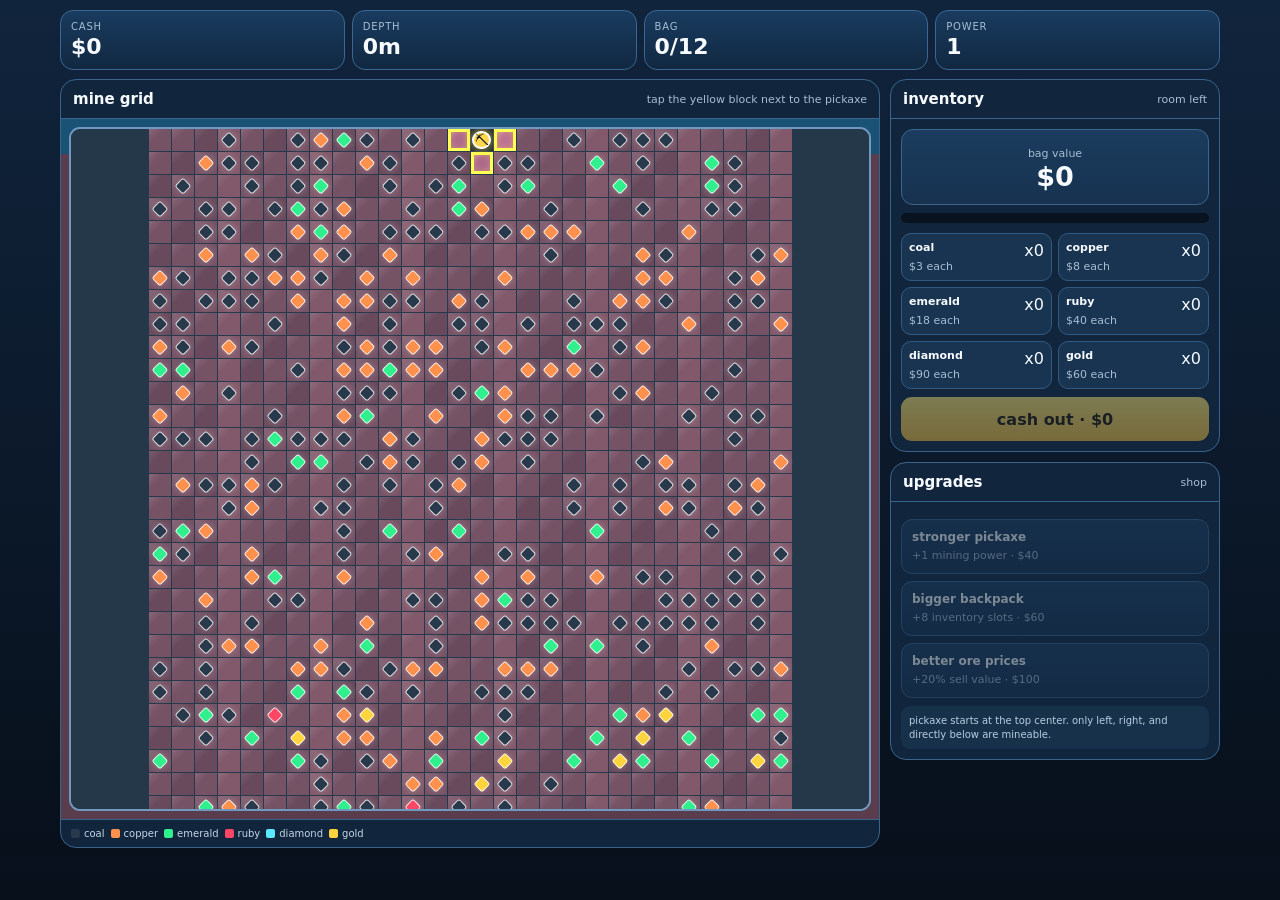
==== index.html @ 97ea5388 "Add files via upload" ====
<!doctype html>
<html lang="en">
<head>
<meta charset="utf-8">
<meta name="viewport" content="width=device-width,initial-scale=1,maximum-scale=1">
<title>Gemshaft Clicker</title>
<style>
:root{
  --bg:#07101b;
  --panel:#11263d;
  --panel2:#173653;
  --line:#3a638b;
  --gridline:#25394d;
  --text:#f7fbff;
  --muted:#a7bdd3;
  --yellow:#ffe25d;
}
*{box-sizing:border-box}
html,body{margin:0;min-height:100%;background:linear-gradient(#10243c,#07101b);color:var(--text);font-family:Inter,system-ui,-apple-system,Segoe UI,Roboto,sans-serif}
button{font:inherit;-webkit-tap-highlight-color:transparent}
.app{max-width:1180px;margin:auto;padding:10px}
.topbar{display:grid;grid-template-columns:repeat(4,1fr);gap:7px;margin-bottom:9px}
.stat{background:linear-gradient(#193b5f,#112841);border:1px solid #3b6792;border-radius:13px;padding:10px}
.label{font-size:10px;color:var(--muted);text-transform:uppercase;letter-spacing:.08em}
.value{font-size:22px;font-weight:900;margin-top:2px}
.layout{display:grid;grid-template-columns:minmax(0,1fr) 330px;gap:10px;align-items:start}
.card{background:var(--panel);border:1px solid var(--line);border-radius:16px;overflow:hidden}
.head{display:flex;align-items:center;justify-content:space-between;gap:8px;padding:10px 12px;border-bottom:1px solid var(--line)}
.head h2{margin:0;font-size:15px}
.small{font-size:11px;color:var(--muted)}
.mine-shell{padding:8px;background:linear-gradient(#1a5276 0 5%,#5a3d4c 5% 100%)}
.mine{
  width:100%;
  height:76vh;
  min-height:580px;
  max-height:850px;
  overflow:auto;
  border:2px solid #7198bf;
  border-radius:11px;
  background:#253849;
  touch-action:pan-x pan-y;
  scrollbar-color:#5f7d9a #122133;
}
.board{
  position:relative;
  margin:0 auto;
  background:var(--gridline);
}
.grid{
  position:absolute;
  inset:0;
  display:grid;
  gap:1px;
  background:var(--gridline);
}
.block{
  position:relative;
  width:100%;
  height:100%;
  border:0;
  padding:0;
  background:
    linear-gradient(135deg,rgba(255,255,255,.13),transparent 35%),
    #765265;
  cursor:not-allowed;
}
.block:nth-child(3n){background:linear-gradient(135deg,rgba(255,255,255,.1),transparent 35%),#694a5c}
.block:nth-child(4n){background:linear-gradient(135deg,rgba(255,255,255,.12),transparent 35%),#81596a}
.block.allowed{
  z-index:3;
  cursor:pointer;
  outline:3px solid var(--yellow);
  outline-offset:-3px;
  filter:brightness(1.35) saturate(1.35);
  box-shadow:inset 0 0 8px rgba(255,226,93,.35);
}
.block.allowed:active{transform:scale(.86)}
.block.empty{
  cursor:default;
  background:#172a3b!important;
  box-shadow:inset 0 0 8px rgba(0,0,0,.35);
}
.ore{
  position:absolute;
  left:23%;top:23%;
  width:54%;height:54%;
  border-radius:22%;
  transform:rotate(45deg);
  border:1px solid rgba(255,255,255,.85);
  box-shadow:0 0 7px rgba(255,255,255,.28)
}
.coal{background:#27394a}
.copper{background:#ff914d}
.emerald{background:#2ff08d}
.ruby{background:#ff4665}
.diamond{background:#59eaff}
.gold{background:#ffd43c}
.pick{
  position:absolute;
  z-index:9;
  display:flex;
  align-items:center;
  justify-content:center;
  pointer-events:none;
  transition:left .11s ease,top .11s ease;
}
.pick span{
  width:82%;height:82%;
  border-radius:50%;
  display:flex;align-items:center;justify-content:center;
  background:#ffd84d;
  border:2px solid white;
  color:#18212a;
  font-size:14px;
  box-shadow:0 0 12px rgba(255,216,77,.9)
}
.sidebar{display:flex;flex-direction:column;gap:10px;position:sticky;top:10px}
.section{padding:10px}
.big-cash{background:linear-gradient(#1b3c5e,#16324f);border:1px solid #3a658f;border-radius:12px;padding:12px;text-align:center;margin-bottom:8px}
.big-cash strong{display:block;font-size:27px}
.bar{height:10px;border-radius:999px;background:#09131f;overflow:hidden;margin:7px 0 10px}
.fill{height:100%;width:0;background:linear-gradient(90deg,#43e38f,#ffe05c)}
.inv{display:grid;grid-template-columns:repeat(2,1fr);gap:6px}
.item{background:#193451;border:1px solid #315a82;border-radius:10px;padding:7px}
.row{display:flex;justify-content:space-between;gap:6px}
.item strong{font-size:11px}
.btn{width:100%;min-height:44px;border:0;border-radius:11px;padding:10px;font-weight:900;cursor:pointer;background:linear-gradient(#ffe66f,#f7bf39);color:#241a06}
.btn:disabled{opacity:.45}
.upgrade{width:100%;margin-top:7px;border:1px solid #3a648d;border-radius:11px;background:linear-gradient(#1d3c5e,#17314e);color:white;padding:10px;text-align:left;cursor:pointer}
.upgrade:disabled{opacity:.45}
.upgrade strong{display:block;font-size:12px}
.legend{display:flex;flex-wrap:wrap;gap:6px;padding:8px 10px;border-top:1px solid var(--line)}
.legend span{font-size:10px;color:#c4d5e6;display:flex;align-items:center;gap:4px}
.swatch{width:9px;height:9px;border-radius:2px;display:inline-block}
.notice{margin-top:8px;padding:8px;border-radius:9px;background:#17314b;color:#b9cde0;font-size:10px;line-height:1.35}
.float{position:absolute;z-index:15;font-size:10px;font-weight:900;pointer-events:none;animation:up .55s ease forwards}
@keyframes up{from{opacity:1;transform:translate(-50%,0)}to{opacity:0;transform:translate(-50%,-22px)}}
@media(max-width:820px){
  .topbar{grid-template-columns:repeat(2,1fr)}
  .layout{grid-template-columns:1fr}
  .sidebar{position:static}
  .mine{height:68vh;min-height:520px}
}
</style>
</head>
<body>
<div class="app">
  <div class="topbar">
    <div class="stat"><div class="label">cash</div><div class="value">$<span id="cash">0</span></div></div>
    <div class="stat"><div class="label">depth</div><div class="value"><span id="depth">0</span>m</div></div>
    <div class="stat"><div class="label">bag</div><div class="value"><span id="bagCount">0</span>/<span id="bagMax">12</span></div></div>
    <div class="stat"><div class="label">power</div><div class="value"><span id="power">1</span></div></div>
  </div>

  <div class="layout">
    <section class="card">
      <div class="head">
        <h2>mine grid</h2>
        <span class="small">tap the yellow block next to the pickaxe</span>
      </div>
      <div class="mine-shell">
        <div class="mine" id="mine">
          <div class="board" id="board">
            <div class="grid" id="grid"></div>
            <div class="pick" id="pick"><span>⛏</span></div>
          </div>
        </div>
      </div>
      <div class="legend">
        <span><i class="swatch coal"></i>coal</span>
        <span><i class="swatch copper"></i>copper</span>
        <span><i class="swatch emerald"></i>emerald</span>
        <span><i class="swatch ruby"></i>ruby</span>
        <span><i class="swatch diamond"></i>diamond</span>
        <span><i class="swatch gold"></i>gold</span>
      </div>
    </section>

    <aside class="sidebar">
      <section class="card">
        <div class="head"><h2>inventory</h2><span class="small" id="bagStatus">room left</span></div>
        <div class="section">
          <div class="big-cash"><span class="small">bag value</span><strong>$<span id="bagValue">0</span></strong></div>
          <div class="bar"><div class="fill" id="fill"></div></div>
          <div class="inv" id="inventory"></div>
          <button class="btn" id="cashBtn" type="button" style="margin-top:8px">cash out</button>
        </div>
      </section>

      <section class="card">
        <div class="head"><h2>upgrades</h2><span class="small">shop</span></div>
        <div class="section">
          <button class="upgrade" id="powerBtn" type="button"><strong>stronger pickaxe</strong><span class="small">+1 mining power · <span id="powerCost">$40</span></span></button>
          <button class="upgrade" id="bagBtn" type="button"><strong>bigger backpack</strong><span class="small">+8 inventory slots · <span id="bagCost">$60</span></span></button>
          <button class="upgrade" id="valueBtn" type="button"><strong>better ore prices</strong><span class="small">+20% sell value · <span id="valueCost">$100</span></span></button>
          <div class="notice">pickaxe starts at the top center. only left, right, and directly below are mineable.</div>
        </div>
      </section>
    </aside>
  </div>
</div>

<script>
(() => {
  const COLS = 28;
  const ROWS = 120;
  const CELL = 22;
  const GAP = 1;
  const START_COL = Math.floor(COLS / 2);

  const gemDefs = {
    coal:{name:'coal',value:3,cls:'coal'},
    copper:{name:'copper',value:8,cls:'copper'},
    emerald:{name:'emerald',value:18,cls:'emerald'},
    ruby:{name:'ruby',value:40,cls:'ruby'},
    diamond:{name:'diamond',value:90,cls:'diamond'},
    gold:{name:'gold',value:60,cls:'gold'}
  };

  const state = {
    cash:0, depth:0, bagMax:12, power:1, sellMult:1,
    powerCost:40, bagCost:60, valueCost:100,
    pick:{r:0,c:START_COL},
    bag:{coal:0,copper:0,emerald:0,ruby:0,diamond:0,gold:0},
    cells:[]
  };

  const grid = document.getElementById('grid');
  const board = document.getElementById('board');
  const mine = document.getElementById('mine');
  const pick = document.getElementById('pick');
  const $ = id => document.getElementById(id);

  function idx(r,c){ return r*COLS+c; }
  function cellAt(r,c){ return state.cells[idx(r,c)]; }
  function bagCount(){ return Object.values(state.bag).reduce((a,b)=>a+b,0); }
  function gemValue(k){ return Math.floor(gemDefs[k].value * state.sellMult); }
  function bagValue(){ return Object.entries(state.bag).reduce((s,[k,v])=>s+gemValue(k)*v,0); }

  function oreForDepth(d){
    const x=Math.random();
    if(d<25) return x<.62?'coal':x<.9?'copper':'emerald';
    if(d<70) return x<.32?'coal':x<.60?'copper':x<.82?'emerald':x<.95?'gold':'ruby';
    if(d<140) return x<.16?'coal':x<.35?'copper':x<.58?'emerald':x<.77?'gold':x<.94?'ruby':'diamond';
    return x<.08?'coal':x<.22?'copper':x<.43?'emerald':x<.64?'gold':x<.82?'ruby':'diamond';
  }

  function makeCell(r,c){
    return {
      r,c,
      empty:false,
      hp:1 + Math.floor(r/40),
      ore:Math.random()<.42 ? oreForDepth(r) : null
    };
  }

  function buildMine(){
    state.cells=[];
    for(let r=0;r<ROWS;r++){
      for(let c=0;c<COLS;c++) state.cells.push(makeCell(r,c));
    }
    state.pick={r:0,c:START_COL};
    cellAt(0,START_COL).empty=true;
  }

  function mineable(r,c){
    const pr=state.pick.r, pc=state.pick.c;
    return (r===pr && c===pc-1) || (r===pr && c===pc+1) || (r===pr+1 && c===pc);
  }

  function makeBoard(){
    const boardW = COLS*CELL + (COLS-1)*GAP;
    const boardH = ROWS*CELL + (ROWS-1)*GAP;

    board.style.width = boardW+'px';
    board.style.height = boardH+'px';

    grid.style.gridTemplateColumns = `repeat(${COLS}, ${CELL}px)`;
    grid.style.gridTemplateRows = `repeat(${ROWS}, ${CELL}px)`;

    grid.innerHTML='';

    for(let r=0;r<ROWS;r++){
      for(let c=0;c<COLS;c++){
        const cell=cellAt(r,c);
        const btn=document.createElement('button');
        btn.type='button';
        btn.className='block';
        btn.dataset.r=r;
        btn.dataset.c=c;

        if(cell.empty){
          btn.classList.add('empty');
          btn.disabled=true;
        }

        if(cell.ore){
          const ore=document.createElement('span');
          ore.className='ore '+gemDefs[cell.ore].cls;
          btn.appendChild(ore);
        }

        grid.appendChild(btn);
      }
    }

    refreshMineable();
    placePick();
  }

  function buttonAt(r,c){
    if(r<0 || r>=ROWS || c<0 || c>=COLS) return null;
    return grid.children[idx(r,c)];
  }

  function refreshMineable(){
    grid.querySelectorAll('.allowed').forEach(el=>el.classList.remove('allowed'));

    const options = [
      [state.pick.r, state.pick.c-1],
      [state.pick.r, state.pick.c+1],
      [state.pick.r+1, state.pick.c]
    ];

    options.forEach(([r,c])=>{
      const cell = (r>=0 && r<ROWS && c>=0 && c<COLS) ? cellAt(r,c) : null;
      const btn = buttonAt(r,c);
      if(cell && btn && !cell.empty){
        btn.classList.add('allowed');
      }
    });
  }

  function placePick(){
    const step = CELL + GAP;
    pick.style.width = CELL+'px';
    pick.style.height = CELL+'px';
    pick.style.left = (state.pick.c*step)+'px';
    pick.style.top = (state.pick.r*step)+'px';
  }

  function centerTopOnLoad(){
    const step=CELL+GAP;
    const pickX=state.pick.c*step + CELL/2;
    mine.scrollLeft=Math.max(0,pickX-mine.clientWidth/2);
    mine.scrollTop=0;
  }

  function keepPickVisible(){
    const step=CELL+GAP;
    const y=state.pick.r*step;
    mine.scrollTo({
      top:Math.max(0,y-mine.clientHeight*.3),
      left:Math.max(0,state.pick.c*step-mine.clientWidth*.45),
      behavior:'smooth'
    });
  }

  function mineCell(r,c){
    if(!mineable(r,c)) return;

    const cell=cellAt(r,c);
    if(!cell || cell.empty) return;

    if(bagCount()>=state.bagMax){
      showFloat('bag full',r,c,'#ff7080');
      return;
    }

    cell.hp-=state.power;

    if(cell.hp>0){
      showFloat('-'+state.power+' hp',r,c,'#ffe56f');
      return;
    }

    cell.empty=true;

    if(cell.ore){
      state.bag[cell.ore]+=1;
      showFloat('+'+gemDefs[cell.ore].name,r,c,'#ffffff');
    }else{
      showFloat('+rock',r,c,'#c1d3e5');
    }

    const btn=buttonAt(r,c);
    btn.className='block empty';
    btn.innerHTML='';
    btn.disabled=true;

    state.pick={r,c};
    state.depth=Math.max(state.depth,r);

    refreshMineable();
    placePick();
    updateUI();
    keepPickVisible();
  }

  function showFloat(text,r,c,color){
    const step=CELL+GAP;
    const f=document.createElement('div');
    f.className='float';
    f.textContent=text;
    f.style.color=color;
    f.style.left=(c*step+CELL/2)+'px';
    f.style.top=(r*step+2)+'px';
    board.appendChild(f);
    setTimeout(()=>f.remove(),560);
  }

  grid.addEventListener('click',(e)=>{
    const btn=e.target.closest('.block');
    if(!btn || !btn.classList.contains('allowed')) return;
    mineCell(Number(btn.dataset.r),Number(btn.dataset.c));
  });

  function updateUI(){
    $('cash').textContent=state.cash.toLocaleString();
    $('depth').textContent=state.depth.toLocaleString();
    $('bagCount').textContent=bagCount();
    $('bagMax').textContent=state.bagMax;
    $('power').textContent=state.power;
    $('bagValue').textContent=bagValue().toLocaleString();
    $('fill').style.width=Math.min(100,bagCount()/state.bagMax*100)+'%';
    $('bagStatus').textContent=bagCount()>=state.bagMax?'bag full':'room left';

    const inv=$('inventory');
    inv.innerHTML='';
    Object.entries(gemDefs).forEach(([key,g])=>{
      const el=document.createElement('div');
      el.className='item';
      el.innerHTML='<div class="row"><strong>'+g.name+'</strong><span>x'+state.bag[key]+'</span></div><div class="small">$'+gemValue(key)+' each</div>';
      inv.appendChild(el);
    });

    const val=bagValue();
    $('cashBtn').textContent='cash out · $'+val;
    $('cashBtn').disabled=val===0;

    $('powerCost').textContent='$'+state.powerCost;
    $('bagCost').textContent='$'+state.bagCost;
    $('valueCost').textContent='$'+state.valueCost;

    $('powerBtn').disabled=state.cash<state.powerCost;
    $('bagBtn').disabled=state.cash<state.bagCost;
    $('valueBtn').disabled=state.cash<state.valueCost;
  }

  $('cashBtn').addEventListener('click',()=>{
    const val=bagValue();
    if(val<=0)return;
    state.cash+=val;
    Object.keys(state.bag).forEach(k=>state.bag[k]=0);
    updateUI();
  });

  $('powerBtn').addEventListener('click',()=>{
    if(state.cash<state.powerCost)return;
    state.cash-=state.powerCost;
    state.power+=1;
    state.powerCost=Math.ceil(state.powerCost*1.75);
    updateUI();
  });

  $('bagBtn').addEventListener('click',()=>{
    if(state.cash<state.bagCost)return;
    state.cash-=state.bagCost;
    state.bagMax+=8;
    state.bagCost=Math.ceil(state.bagCost*1.7);
    updateUI();
  });

  $('valueBtn').addEventListener('click',()=>{
    if(state.cash<state.valueCost)return;
    state.cash-=state.valueCost;
    state.sellMult*=1.2;
    state.valueCost=Math.ceil(state.valueCost*2);
    updateUI();
  });

  buildMine();
  makeBoard();
  updateUI();
  requestAnimationFrame(centerTopOnLoad);
})();
</script>
</body>
</html>
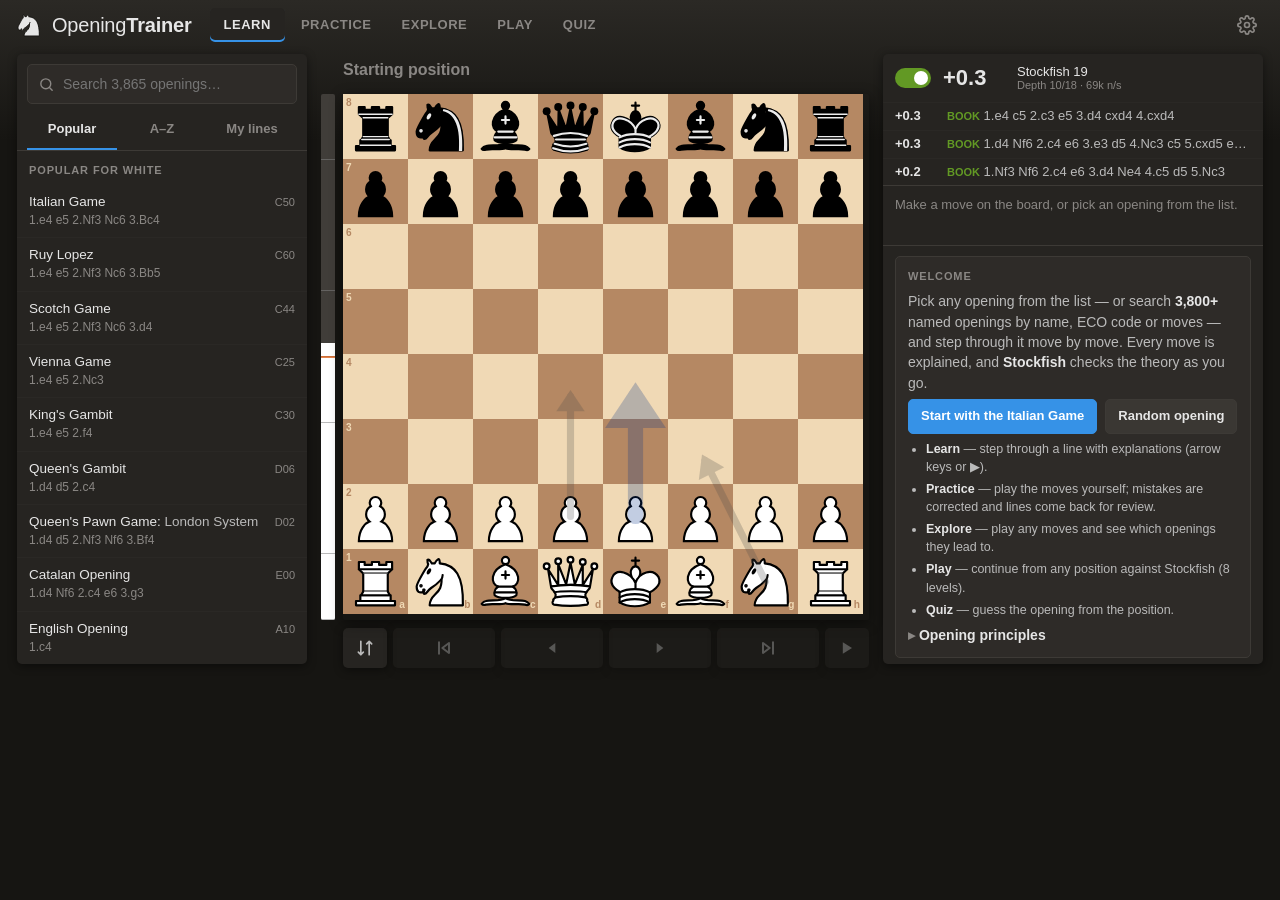
==== commit 6ed48220: "Make the trainer an installable offline app and move it to the repo root - Remove the old Gemshaft C" ====
--- a/index.html
+++ b/index.html
@@ -2,488 +2,120 @@
 <html lang="en">
 <head>
 <meta charset="utf-8">
-<meta name="viewport" content="width=device-width,initial-scale=1,maximum-scale=1">
-<title>Gemshaft Clicker</title>
-<style>
-:root{
-  --bg:#07101b;
-  --panel:#11263d;
-  --panel2:#173653;
-  --line:#3a638b;
-  --gridline:#25394d;
-  --text:#f7fbff;
-  --muted:#a7bdd3;
-  --yellow:#ffe25d;
-}
-*{box-sizing:border-box}
-html,body{margin:0;min-height:100%;background:linear-gradient(#10243c,#07101b);color:var(--text);font-family:Inter,system-ui,-apple-system,Segoe UI,Roboto,sans-serif}
-button{font:inherit;-webkit-tap-highlight-color:transparent}
-.app{max-width:1180px;margin:auto;padding:10px}
-.topbar{display:grid;grid-template-columns:repeat(4,1fr);gap:7px;margin-bottom:9px}
-.stat{background:linear-gradient(#193b5f,#112841);border:1px solid #3b6792;border-radius:13px;padding:10px}
-.label{font-size:10px;color:var(--muted);text-transform:uppercase;letter-spacing:.08em}
-.value{font-size:22px;font-weight:900;margin-top:2px}
-.layout{display:grid;grid-template-columns:minmax(0,1fr) 330px;gap:10px;align-items:start}
-.card{background:var(--panel);border:1px solid var(--line);border-radius:16px;overflow:hidden}
-.head{display:flex;align-items:center;justify-content:space-between;gap:8px;padding:10px 12px;border-bottom:1px solid var(--line)}
-.head h2{margin:0;font-size:15px}
-.small{font-size:11px;color:var(--muted)}
-.mine-shell{padding:8px;background:linear-gradient(#1a5276 0 5%,#5a3d4c 5% 100%)}
-.mine{
-  width:100%;
-  height:76vh;
-  min-height:580px;
-  max-height:850px;
-  overflow:auto;
-  border:2px solid #7198bf;
-  border-radius:11px;
-  background:#253849;
-  touch-action:pan-x pan-y;
-  scrollbar-color:#5f7d9a #122133;
-}
-.board{
-  position:relative;
-  margin:0 auto;
-  background:var(--gridline);
-}
-.grid{
-  position:absolute;
-  inset:0;
-  display:grid;
-  gap:1px;
-  background:var(--gridline);
-}
-.block{
-  position:relative;
-  width:100%;
-  height:100%;
-  border:0;
-  padding:0;
-  background:
-    linear-gradient(135deg,rgba(255,255,255,.13),transparent 35%),
-    #765265;
-  cursor:not-allowed;
-}
-.block:nth-child(3n){background:linear-gradient(135deg,rgba(255,255,255,.1),transparent 35%),#694a5c}
-.block:nth-child(4n){background:linear-gradient(135deg,rgba(255,255,255,.12),transparent 35%),#81596a}
-.block.allowed{
-  z-index:3;
-  cursor:pointer;
-  outline:3px solid var(--yellow);
-  outline-offset:-3px;
-  filter:brightness(1.35) saturate(1.35);
-  box-shadow:inset 0 0 8px rgba(255,226,93,.35);
-}
-.block.allowed:active{transform:scale(.86)}
-.block.empty{
-  cursor:default;
-  background:#172a3b!important;
-  box-shadow:inset 0 0 8px rgba(0,0,0,.35);
-}
-.ore{
-  position:absolute;
-  left:23%;top:23%;
-  width:54%;height:54%;
-  border-radius:22%;
-  transform:rotate(45deg);
-  border:1px solid rgba(255,255,255,.85);
-  box-shadow:0 0 7px rgba(255,255,255,.28)
-}
-.coal{background:#27394a}
-.copper{background:#ff914d}
-.emerald{background:#2ff08d}
-.ruby{background:#ff4665}
-.diamond{background:#59eaff}
-.gold{background:#ffd43c}
-.pick{
-  position:absolute;
-  z-index:9;
-  display:flex;
-  align-items:center;
-  justify-content:center;
-  pointer-events:none;
-  transition:left .11s ease,top .11s ease;
-}
-.pick span{
-  width:82%;height:82%;
-  border-radius:50%;
-  display:flex;align-items:center;justify-content:center;
-  background:#ffd84d;
-  border:2px solid white;
-  color:#18212a;
-  font-size:14px;
-  box-shadow:0 0 12px rgba(255,216,77,.9)
-}
-.sidebar{display:flex;flex-direction:column;gap:10px;position:sticky;top:10px}
-.section{padding:10px}
-.big-cash{background:linear-gradient(#1b3c5e,#16324f);border:1px solid #3a658f;border-radius:12px;padding:12px;text-align:center;margin-bottom:8px}
-.big-cash strong{display:block;font-size:27px}
-.bar{height:10px;border-radius:999px;background:#09131f;overflow:hidden;margin:7px 0 10px}
-.fill{height:100%;width:0;background:linear-gradient(90deg,#43e38f,#ffe05c)}
-.inv{display:grid;grid-template-columns:repeat(2,1fr);gap:6px}
-.item{background:#193451;border:1px solid #315a82;border-radius:10px;padding:7px}
-.row{display:flex;justify-content:space-between;gap:6px}
-.item strong{font-size:11px}
-.btn{width:100%;min-height:44px;border:0;border-radius:11px;padding:10px;font-weight:900;cursor:pointer;background:linear-gradient(#ffe66f,#f7bf39);color:#241a06}
-.btn:disabled{opacity:.45}
-.upgrade{width:100%;margin-top:7px;border:1px solid #3a648d;border-radius:11px;background:linear-gradient(#1d3c5e,#17314e);color:white;padding:10px;text-align:left;cursor:pointer}
-.upgrade:disabled{opacity:.45}
-.upgrade strong{display:block;font-size:12px}
-.legend{display:flex;flex-wrap:wrap;gap:6px;padding:8px 10px;border-top:1px solid var(--line)}
-.legend span{font-size:10px;color:#c4d5e6;display:flex;align-items:center;gap:4px}
-.swatch{width:9px;height:9px;border-radius:2px;display:inline-block}
-.notice{margin-top:8px;padding:8px;border-radius:9px;background:#17314b;color:#b9cde0;font-size:10px;line-height:1.35}
-.float{position:absolute;z-index:15;font-size:10px;font-weight:900;pointer-events:none;animation:up .55s ease forwards}
-@keyframes up{from{opacity:1;transform:translate(-50%,0)}to{opacity:0;transform:translate(-50%,-22px)}}
-@media(max-width:820px){
-  .topbar{grid-template-columns:repeat(2,1fr)}
-  .layout{grid-template-columns:1fr}
-  .sidebar{position:static}
-  .mine{height:68vh;min-height:520px}
-}
-</style>
+<meta name="viewport" content="width=device-width, initial-scale=1">
+<title>Opening Trainer</title>
+<meta name="description" content="Learn every chess opening: search 3,800+ named openings, step through them with explanations, drill them with spaced repetition and check every move with Stockfish.">
+<link rel="icon" href="data:image/svg+xml,%3Csvg xmlns='http://www.w3.org/2000/svg' viewBox='0 0 45 45'%3E%3Cpath d='M22 10c10.5 1 16.5 8 16 29H15c0-9 10-6.5 8-21' fill='%23fff' stroke='%23000' stroke-width='1.5' stroke-linejoin='round'/%3E%3Cpath d='M24 18c.4 2.9-5.5 7.4-8 9-3 2-2.8 4.3-5 4-1-.9 1.4-3 0-3-1 0 .2 1.2-1 2-1 0-4 1-4-4 0-2 6-12 6-12s1.9-1.9 2-3.5c-.7-1-.5-2-.5-3 1-1 3 2.5 3 2.5h2s.8-2 2.5-3c1 0 1 3 1 3' fill='%23fff' stroke='%23000' stroke-width='1.5' stroke-linejoin='round'/%3E%3C/svg%3E">
+<link rel="manifest" href="manifest.webmanifest">
+<meta name="theme-color" content="#161512">
+<meta name="mobile-web-app-capable" content="yes">
+<meta name="apple-mobile-web-app-capable" content="yes">
+<meta name="apple-mobile-web-app-status-bar-style" content="black-translucent">
+<meta name="apple-mobile-web-app-title" content="Openings">
+<link rel="apple-touch-icon" href="icons/apple-touch-icon.png">
+<link rel="stylesheet" href="vendor/chessground/chessground.base.css">
+<link rel="stylesheet" href="vendor/chessground/chessground.brown.css">
+<link rel="stylesheet" href="vendor/chessground/chessground.cburnett.css">
+<link rel="stylesheet" href="css/style.css">
 </head>
-<body>
-<div class="app">
-  <div class="topbar">
-    <div class="stat"><div class="label">cash</div><div class="value">$<span id="cash">0</span></div></div>
-    <div class="stat"><div class="label">depth</div><div class="value"><span id="depth">0</span>m</div></div>
-    <div class="stat"><div class="label">bag</div><div class="value"><span id="bagCount">0</span>/<span id="bagMax">12</span></div></div>
-    <div class="stat"><div class="label">power</div><div class="value"><span id="power">1</span></div></div>
-  </div>
+<body class="board-brown">
+<header class="topbar">
+  <button class="icon-btn menu-btn" id="menuBtn" aria-label="Browse openings" title="Browse openings">
+    <svg viewBox="0 0 24 24"><path d="M3 6h18M3 12h18M3 18h18"/></svg>
+  </button>
+  <a class="brand" href="#" id="brand">
+    <svg viewBox="0 0 45 45" aria-hidden="true"><path d="M22 10c10.5 1 16.5 8 16 29H15c0-9 10-6.5 8-21" /><path d="M24 18c.4 2.9-5.5 7.4-8 9-3 2-2.8 4.3-5 4-1-.9 1.4-3 0-3-1 0 .2 1.2-1 2-1 0-4 1-4-4 0-2 6-12 6-12s1.9-1.9 2-3.5c-.7-1-.5-2-.5-3 1-1 3 2.5 3 2.5h2s.8-2 2.5-3c1 0 1 3 1 3"/></svg>
+    <span>Opening<b>Trainer</b></span>
+  </a>
+  <nav class="modes" id="modes" aria-label="Mode">
+    <button data-mode="learn" class="active">Learn</button>
+    <button data-mode="practice">Practice</button>
+    <button data-mode="explore">Explore</button>
+    <button data-mode="play">Play</button>
+    <button data-mode="quiz">Quiz</button>
+  </nav>
+  <button class="install-btn hidden" id="installBtn" title="Install as an app">
+    <svg viewBox="0 0 24 24"><path d="M12 3v12M7 10l5 5 5-5M5 21h14"/></svg><span>Install app</span>
+  </button>
+  <button class="icon-btn" id="settingsBtn" aria-label="Settings" title="Settings">
+    <svg viewBox="0 0 24 24"><circle cx="12" cy="12" r="3"/><path d="M19.4 15a1.7 1.7 0 0 0 .3 1.8l.1.1a2 2 0 1 1-2.8 2.8l-.1-.1a1.7 1.7 0 0 0-1.8-.3 1.7 1.7 0 0 0-1 1.5V21a2 2 0 1 1-4 0v-.1a1.7 1.7 0 0 0-1.1-1.5 1.7 1.7 0 0 0-1.8.3l-.1.1a2 2 0 1 1-2.8-2.8l.1-.1a1.7 1.7 0 0 0 .3-1.8 1.7 1.7 0 0 0-1.5-1H3a2 2 0 1 1 0-4h.1a1.7 1.7 0 0 0 1.5-1.1 1.7 1.7 0 0 0-.3-1.8l-.1-.1a2 2 0 1 1 2.8-2.8l.1.1a1.7 1.7 0 0 0 1.8.3H9a1.7 1.7 0 0 0 1-1.5V3a2 2 0 1 1 4 0v.1a1.7 1.7 0 0 0 1 1.5 1.7 1.7 0 0 0 1.8-.3l.1-.1a2 2 0 1 1 2.8 2.8l-.1.1a1.7 1.7 0 0 0-.3 1.8V9a1.7 1.7 0 0 0 1.5 1H21a2 2 0 1 1 0 4h-.1a1.7 1.7 0 0 0-1.5 1z"/></svg>
+  </button>
+</header>
 
-  <div class="layout">
-    <section class="card">
-      <div class="head">
-        <h2>mine grid</h2>
-        <span class="small">tap the yellow block next to the pickaxe</span>
+<main class="layout">
+  <aside class="side" id="side" aria-label="Opening browser">
+    <div class="side-head">
+      <label class="search">
+        <svg viewBox="0 0 24 24"><circle cx="11" cy="11" r="7"/><path d="m20 20-3.5-3.5"/></svg>
+        <input id="search" type="search" autocomplete="off" spellcheck="false" placeholder="Search openings…" title="Search by name, ECO code (B90) or moves (e4 c5 Nf3)">
+      </label>
+      <div class="side-tabs" id="sideTabs">
+        <button data-tab="popular" class="active">Popular</button>
+        <button data-tab="families">A–Z</button>
+        <button data-tab="mine">My lines</button>
       </div>
-      <div class="mine-shell">
-        <div class="mine" id="mine">
-          <div class="board" id="board">
-            <div class="grid" id="grid"></div>
-            <div class="pick" id="pick"><span>⛏</span></div>
-          </div>
-        </div>
+    </div>
+    <div class="side-list" id="sideList"><div class="loading">Loading openings…</div></div>
+  </aside>
+  <div class="scrim" id="scrim"></div>
+
+  <section class="board-col">
+    <div class="opening-bar" id="openingBar"></div>
+    <div class="board-area">
+      <div class="eval-bar" id="evalBar" title="Stockfish evaluation">
+        <div class="eval-fill" id="evalFill"></div>
+        <div class="eval-ticks"></div>
+        <span class="eval-text" id="evalText"></span>
       </div>
-      <div class="legend">
-        <span><i class="swatch coal"></i>coal</span>
-        <span><i class="swatch copper"></i>copper</span>
-        <span><i class="swatch emerald"></i>emerald</span>
-        <span><i class="swatch ruby"></i>ruby</span>
-        <span><i class="swatch diamond"></i>diamond</span>
-        <span><i class="swatch gold"></i>gold</span>
+      <div class="board-wrap" id="boardWrap">
+        <div id="board"></div>
+        <div class="promo hidden" id="promo"></div>
+        <div class="board-banner hidden" id="banner"></div>
       </div>
-    </section>
+    </div>
+    <div class="controls" id="controls">
+      <button id="btnFlip" title="Flip board (F)" aria-label="Flip board"><svg viewBox="0 0 24 24"><path d="M7 4v16M7 20l-3-3M7 20l3-3M17 20V4M17 4l-3 3M17 4l3 3"/></svg></button>
+      <div class="nav">
+        <button id="btnFirst" title="First move (↑)" aria-label="First move"><svg viewBox="0 0 24 24"><path d="M6 5v14M18 6l-8 6 8 6z"/></svg></button>
+        <button id="btnPrev" title="Previous move (←)" aria-label="Previous move"><svg viewBox="0 0 24 24"><path d="M16 6l-8 6 8 6z"/></svg></button>
+        <button id="btnNext" title="Next move (→)" aria-label="Next move"><svg viewBox="0 0 24 24"><path d="M8 6l8 6-8 6z"/></svg></button>
+        <button id="btnLast" title="Last move (↓)" aria-label="Last move"><svg viewBox="0 0 24 24"><path d="M18 5v14M6 6l8 6-8 6z"/></svg></button>
+      </div>
+      <button id="btnAuto" title="Auto-play the line" aria-label="Auto-play"><svg viewBox="0 0 24 24"><path d="M7 5l11 7-11 7z"/></svg></button>
+    </div>
+  </section>
 
-    <aside class="sidebar">
-      <section class="card">
-        <div class="head"><h2>inventory</h2><span class="small" id="bagStatus">room left</span></div>
-        <div class="section">
-          <div class="big-cash"><span class="small">bag value</span><strong>$<span id="bagValue">0</span></strong></div>
-          <div class="bar"><div class="fill" id="fill"></div></div>
-          <div class="inv" id="inventory"></div>
-          <button class="btn" id="cashBtn" type="button" style="margin-top:8px">cash out</button>
-        </div>
-      </section>
+  <section class="tools" id="tools">
+    <div class="ceval" id="ceval">
+      <div class="ceval-head">
+        <label class="switch" title="Toggle Stockfish (E)"><input type="checkbox" id="engineToggle"><span></span></label>
+        <strong class="ceval-score" id="cevalScore">–</strong>
+        <div class="ceval-info"><span id="cevalName">Stockfish 19</span><small id="cevalDepth">off</small></div>
+      </div>
+      <div class="pvs" id="pvs"></div>
+    </div>
+    <div class="moves" id="moves"></div>
+    <div class="panel" id="panel"></div>
+  </section>
+</main>
 
-      <section class="card">
-        <div class="head"><h2>upgrades</h2><span class="small">shop</span></div>
-        <div class="section">
-          <button class="upgrade" id="powerBtn" type="button"><strong>stronger pickaxe</strong><span class="small">+1 mining power · <span id="powerCost">$40</span></span></button>
-          <button class="upgrade" id="bagBtn" type="button"><strong>bigger backpack</strong><span class="small">+8 inventory slots · <span id="bagCost">$60</span></span></button>
-          <button class="upgrade" id="valueBtn" type="button"><strong>better ore prices</strong><span class="small">+20% sell value · <span id="valueCost">$100</span></span></button>
-          <div class="notice">pickaxe starts at the top center. only left, right, and directly below are mineable.</div>
-        </div>
-      </section>
-    </aside>
+<div class="modal hidden" id="settings" role="dialog" aria-modal="true" aria-labelledby="settingsTitle">
+  <div class="modal-box">
+    <div class="modal-head"><h2 id="settingsTitle">Settings</h2><button class="icon-btn" data-close aria-label="Close"><svg viewBox="0 0 24 24"><path d="M6 6l12 12M18 6 6 18"/></svg></button></div>
+    <div class="setting"><span>Theme</span><div class="seg" data-setting="theme"><button data-v="dark">Dark</button><button data-v="light">Light</button></div></div>
+    <div class="setting"><span>Board</span><div class="seg" data-setting="board"><button data-v="brown">Brown</button><button data-v="blue">Blue</button><button data-v="green">Green</button><button data-v="grey">Grey</button></div></div>
+    <div class="setting"><span>Sound</span><div class="seg" data-setting="sound"><button data-v="on">On</button><button data-v="off">Off</button></div></div>
+    <div class="setting"><span>Engine depth</span><div class="seg" data-setting="depth"><button data-v="14">14</button><button data-v="18">18</button><button data-v="22">22</button><button data-v="26">26</button></div></div>
+    <div class="setting"><span>Engine lines</span><div class="seg" data-setting="multipv"><button data-v="1">1</button><button data-v="2">2</button><button data-v="3">3</button></div></div>
+    <div class="setting"><span>Best-move arrow</span><div class="seg" data-setting="engineArrows"><button data-v="on">On</button><button data-v="off">Off</button></div></div>
+    <div class="setting"><span>Book-move arrow (Learn)</span><div class="seg" data-setting="bookArrows"><button data-v="on">On</button><button data-v="off">Off</button></div></div>
+    <div class="setting install-info" id="installInfo"><span>Install as an app</span><div class="small muted" id="installText"></div></div>
+    <div class="setting danger"><span>Progress</span><button class="btn" id="resetProgress">Reset all progress</button></div>
+    <p class="fine">Opening names: <a href="https://github.com/lichess-org/chess-openings" target="_blank" rel="noopener">lichess-org/chess-openings</a> (CC0). Engine: <a href="https://github.com/nmrugg/stockfish.js" target="_blank" rel="noopener">Stockfish.js</a> (GPLv3). Board: <a href="https://github.com/lichess-org/chessground" target="_blank" rel="noopener">chessground</a> (GPLv3). Rules: <a href="https://github.com/jhlywa/chess.js" target="_blank" rel="noopener">chess.js</a> (BSD).</p>
   </div>
 </div>
+<div class="toast" id="toast" role="status" aria-live="polite"></div>
 
-<script>
-(() => {
-  const COLS = 28;
-  const ROWS = 120;
-  const CELL = 22;
-  const GAP = 1;
-  const START_COL = Math.floor(COLS / 2);
-
-  const gemDefs = {
-    coal:{name:'coal',value:3,cls:'coal'},
-    copper:{name:'copper',value:8,cls:'copper'},
-    emerald:{name:'emerald',value:18,cls:'emerald'},
-    ruby:{name:'ruby',value:40,cls:'ruby'},
-    diamond:{name:'diamond',value:90,cls:'diamond'},
-    gold:{name:'gold',value:60,cls:'gold'}
-  };
-
-  const state = {
-    cash:0, depth:0, bagMax:12, power:1, sellMult:1,
-    powerCost:40, bagCost:60, valueCost:100,
-    pick:{r:0,c:START_COL},
-    bag:{coal:0,copper:0,emerald:0,ruby:0,diamond:0,gold:0},
-    cells:[]
-  };
-
-  const grid = document.getElementById('grid');
-  const board = document.getElementById('board');
-  const mine = document.getElementById('mine');
-  const pick = document.getElementById('pick');
-  const $ = id => document.getElementById(id);
-
-  function idx(r,c){ return r*COLS+c; }
-  function cellAt(r,c){ return state.cells[idx(r,c)]; }
-  function bagCount(){ return Object.values(state.bag).reduce((a,b)=>a+b,0); }
-  function gemValue(k){ return Math.floor(gemDefs[k].value * state.sellMult); }
-  function bagValue(){ return Object.entries(state.bag).reduce((s,[k,v])=>s+gemValue(k)*v,0); }
-
-  function oreForDepth(d){
-    const x=Math.random();
-    if(d<25) return x<.62?'coal':x<.9?'copper':'emerald';
-    if(d<70) return x<.32?'coal':x<.60?'copper':x<.82?'emerald':x<.95?'gold':'ruby';
-    if(d<140) return x<.16?'coal':x<.35?'copper':x<.58?'emerald':x<.77?'gold':x<.94?'ruby':'diamond';
-    return x<.08?'coal':x<.22?'copper':x<.43?'emerald':x<.64?'gold':x<.82?'ruby':'diamond';
-  }
-
-  function makeCell(r,c){
-    return {
-      r,c,
-      empty:false,
-      hp:1 + Math.floor(r/40),
-      ore:Math.random()<.42 ? oreForDepth(r) : null
-    };
-  }
-
-  function buildMine(){
-    state.cells=[];
-    for(let r=0;r<ROWS;r++){
-      for(let c=0;c<COLS;c++) state.cells.push(makeCell(r,c));
-    }
-    state.pick={r:0,c:START_COL};
-    cellAt(0,START_COL).empty=true;
-  }
-
-  function mineable(r,c){
-    const pr=state.pick.r, pc=state.pick.c;
-    return (r===pr && c===pc-1) || (r===pr && c===pc+1) || (r===pr+1 && c===pc);
-  }
-
-  function makeBoard(){
-    const boardW = COLS*CELL + (COLS-1)*GAP;
-    const boardH = ROWS*CELL + (ROWS-1)*GAP;
-
-    board.style.width = boardW+'px';
-    board.style.height = boardH+'px';
-
-    grid.style.gridTemplateColumns = `repeat(${COLS}, ${CELL}px)`;
-    grid.style.gridTemplateRows = `repeat(${ROWS}, ${CELL}px)`;
-
-    grid.innerHTML='';
-
-    for(let r=0;r<ROWS;r++){
-      for(let c=0;c<COLS;c++){
-        const cell=cellAt(r,c);
-        const btn=document.createElement('button');
-        btn.type='button';
-        btn.className='block';
-        btn.dataset.r=r;
-        btn.dataset.c=c;
-
-        if(cell.empty){
-          btn.classList.add('empty');
-          btn.disabled=true;
-        }
-
-        if(cell.ore){
-          const ore=document.createElement('span');
-          ore.className='ore '+gemDefs[cell.ore].cls;
-          btn.appendChild(ore);
-        }
-
-        grid.appendChild(btn);
-      }
-    }
-
-    refreshMineable();
-    placePick();
-  }
-
-  function buttonAt(r,c){
-    if(r<0 || r>=ROWS || c<0 || c>=COLS) return null;
-    return grid.children[idx(r,c)];
-  }
-
-  function refreshMineable(){
-    grid.querySelectorAll('.allowed').forEach(el=>el.classList.remove('allowed'));
-
-    const options = [
-      [state.pick.r, state.pick.c-1],
-      [state.pick.r, state.pick.c+1],
-      [state.pick.r+1, state.pick.c]
-    ];
-
-    options.forEach(([r,c])=>{
-      const cell = (r>=0 && r<ROWS && c>=0 && c<COLS) ? cellAt(r,c) : null;
-      const btn = buttonAt(r,c);
-      if(cell && btn && !cell.empty){
-        btn.classList.add('allowed');
-      }
-    });
-  }
-
-  function placePick(){
-    const step = CELL + GAP;
-    pick.style.width = CELL+'px';
-    pick.style.height = CELL+'px';
-    pick.style.left = (state.pick.c*step)+'px';
-    pick.style.top = (state.pick.r*step)+'px';
-  }
-
-  function centerTopOnLoad(){
-    const step=CELL+GAP;
-    const pickX=state.pick.c*step + CELL/2;
-    mine.scrollLeft=Math.max(0,pickX-mine.clientWidth/2);
-    mine.scrollTop=0;
-  }
-
-  function keepPickVisible(){
-    const step=CELL+GAP;
-    const y=state.pick.r*step;
-    mine.scrollTo({
-      top:Math.max(0,y-mine.clientHeight*.3),
-      left:Math.max(0,state.pick.c*step-mine.clientWidth*.45),
-      behavior:'smooth'
-    });
-  }
-
-  function mineCell(r,c){
-    if(!mineable(r,c)) return;
-
-    const cell=cellAt(r,c);
-    if(!cell || cell.empty) return;
-
-    if(bagCount()>=state.bagMax){
-      showFloat('bag full',r,c,'#ff7080');
-      return;
-    }
-
-    cell.hp-=state.power;
-
-    if(cell.hp>0){
-      showFloat('-'+state.power+' hp',r,c,'#ffe56f');
-      return;
-    }
-
-    cell.empty=true;
-
-    if(cell.ore){
-      state.bag[cell.ore]+=1;
-      showFloat('+'+gemDefs[cell.ore].name,r,c,'#ffffff');
-    }else{
-      showFloat('+rock',r,c,'#c1d3e5');
-    }
-
-    const btn=buttonAt(r,c);
-    btn.className='block empty';
-    btn.innerHTML='';
-    btn.disabled=true;
-
-    state.pick={r,c};
-    state.depth=Math.max(state.depth,r);
-
-    refreshMineable();
-    placePick();
-    updateUI();
-    keepPickVisible();
-  }
-
-  function showFloat(text,r,c,color){
-    const step=CELL+GAP;
-    const f=document.createElement('div');
-    f.className='float';
-    f.textContent=text;
-    f.style.color=color;
-    f.style.left=(c*step+CELL/2)+'px';
-    f.style.top=(r*step+2)+'px';
-    board.appendChild(f);
-    setTimeout(()=>f.remove(),560);
-  }
-
-  grid.addEventListener('click',(e)=>{
-    const btn=e.target.closest('.block');
-    if(!btn || !btn.classList.contains('allowed')) return;
-    mineCell(Number(btn.dataset.r),Number(btn.dataset.c));
-  });
-
-  function updateUI(){
-    $('cash').textContent=state.cash.toLocaleString();
-    $('depth').textContent=state.depth.toLocaleString();
-    $('bagCount').textContent=bagCount();
-    $('bagMax').textContent=state.bagMax;
-    $('power').textContent=state.power;
-    $('bagValue').textContent=bagValue().toLocaleString();
-    $('fill').style.width=Math.min(100,bagCount()/state.bagMax*100)+'%';
-    $('bagStatus').textContent=bagCount()>=state.bagMax?'bag full':'room left';
-
-    const inv=$('inventory');
-    inv.innerHTML='';
-    Object.entries(gemDefs).forEach(([key,g])=>{
-      const el=document.createElement('div');
-      el.className='item';
-      el.innerHTML='<div class="row"><strong>'+g.name+'</strong><span>x'+state.bag[key]+'</span></div><div class="small">$'+gemValue(key)+' each</div>';
-      inv.appendChild(el);
-    });
-
-    const val=bagValue();
-    $('cashBtn').textContent='cash out · $'+val;
-    $('cashBtn').disabled=val===0;
-
-    $('powerCost').textContent='$'+state.powerCost;
-    $('bagCost').textContent='$'+state.bagCost;
-    $('valueCost').textContent='$'+state.valueCost;
-
-    $('powerBtn').disabled=state.cash<state.powerCost;
-    $('bagBtn').disabled=state.cash<state.bagCost;
-    $('valueBtn').disabled=state.cash<state.valueCost;
-  }
-
-  $('cashBtn').addEventListener('click',()=>{
-    const val=bagValue();
-    if(val<=0)return;
-    state.cash+=val;
-    Object.keys(state.bag).forEach(k=>state.bag[k]=0);
-    updateUI();
-  });
-
-  $('powerBtn').addEventListener('click',()=>{
-    if(state.cash<state.powerCost)return;
-    state.cash-=state.powerCost;
-    state.power+=1;
-    state.powerCost=Math.ceil(state.powerCost*1.75);
-    updateUI();
-  });
-
-  $('bagBtn').addEventListener('click',()=>{
-    if(state.cash<state.bagCost)return;
-    state.cash-=state.bagCost;
-    state.bagMax+=8;
-    state.bagCost=Math.ceil(state.bagCost*1.7);
-    updateUI();
-  });
-
-  $('valueBtn').addEventListener('click',()=>{
-    if(state.cash<state.valueCost)return;
-    state.cash-=state.valueCost;
-    state.sellMult*=1.2;
-    state.valueCost=Math.ceil(state.valueCost*2);
-    updateUI();
-  });
-
-  buildMine();
-  makeBoard();
-  updateUI();
-  requestAnimationFrame(centerTopOnLoad);
-})();
-</script>
+<script type="module" src="js/app.js"></script>
 </body>
 </html>
--- a/vendor/chessground/chessground.base.css
+++ b/vendor/chessground/chessground.base.css
@@ -0,0 +1,224 @@
+.cg-wrap {
+  box-sizing: content-box;
+  position: relative;
+  display: block;
+}
+
+cg-container {
+  position: absolute;
+  width: 100%;
+  height: 100%;
+  display: block;
+  top: 0;
+}
+
+cg-board {
+  position: absolute;
+  top: 0;
+  left: 0;
+  width: 100%;
+  height: 100%;
+  -webkit-user-select: none;
+  -moz-user-select: none;
+  -ms-user-select: none;
+  user-select: none;
+  line-height: 0;
+  background-size: cover;
+}
+
+.cg-wrap.manipulable cg-board {
+  cursor: pointer;
+}
+
+cg-board square {
+  position: absolute;
+  top: 0;
+  left: 0;
+  width: 12.5%;
+  height: 12.5%;
+  pointer-events: none;
+}
+
+cg-board square.move-dest {
+  pointer-events: auto;
+}
+
+cg-board square.last-move {
+  will-change: transform;
+}
+
+.cg-wrap piece {
+  position: absolute;
+  top: 0;
+  left: 0;
+  width: 12.5%;
+  height: 12.5%;
+  background-size: cover;
+  z-index: 2;
+  will-change: transform;
+  pointer-events: none;
+}
+
+cg-board piece.dragging {
+  cursor: move;
+  /* !important to override z-index from 3D piece inline style */
+  z-index: 11 !important;
+}
+
+piece.anim {
+  z-index: 8;
+}
+
+piece.fading {
+  z-index: 1;
+  opacity: 0.5;
+}
+
+.cg-wrap piece.ghost {
+  opacity: 0.3;
+}
+
+.cg-wrap piece svg {
+  overflow: hidden;
+  position: relative;
+  top: 0px;
+  left: 0px;
+  width: 100%;
+  height: 100%;
+  pointer-events: none;
+  z-index: 2;
+  opacity: 0.6;
+}
+
+.cg-wrap cg-auto-pieces,
+.cg-wrap .cg-shapes,
+.cg-wrap .cg-custom-svgs {
+  overflow: visible;
+  position: absolute;
+  top: 0px;
+  left: 0px;
+  width: 100%;
+  height: 100%;
+  pointer-events: none;
+}
+
+.cg-wrap cg-auto-pieces {
+  z-index: 2;
+}
+
+.cg-wrap cg-auto-pieces piece {
+  opacity: 0.3;
+}
+
+.cg-wrap .cg-shapes {
+  overflow: hidden;
+  opacity: 0.6;
+  z-index: 2;
+}
+
+.cg-wrap .cg-custom-svgs {
+  /* over piece.anim = 8, but under piece.dragging = 11 */
+  z-index: 9;
+}
+
+.cg-wrap .cg-custom-svgs svg {
+  overflow: visible;
+}
+
+.cg-wrap coords {
+  position: absolute;
+  display: flex;
+  pointer-events: none;
+  opacity: 0.8;
+  font-family: sans-serif;
+  font-size: 9px;
+}
+
+.cg-wrap coords.ranks {
+  left: 4px;
+  top: -20px;
+  flex-flow: column-reverse;
+  height: 100%;
+  width: 12px;
+}
+
+.cg-wrap coords.ranks.black {
+  flex-flow: column;
+}
+
+.cg-wrap coords.ranks.left {
+  left: -15px;
+  align-items: flex-end;
+}
+
+.cg-wrap coords.files {
+  bottom: -4px;
+  left: 24px;
+  flex-flow: row;
+  width: 100%;
+  height: 16px;
+  text-transform: uppercase;
+  text-align: center;
+}
+
+.cg-wrap coords.files.black {
+  flex-flow: row-reverse;
+}
+
+.cg-wrap coords coord {
+  flex: 1 1 auto;
+}
+
+.cg-wrap coords.ranks coord {
+  transform: translateY(39%);
+}
+
+.cg-wrap coords.squares {
+  bottom: 0;
+  left: 0;
+  text-transform: uppercase;
+  text-align: right;
+  flex-flow: column-reverse;
+  height: 100%;
+  width: 12.5%;
+}
+
+.cg-wrap coords.squares.black {
+  flex-flow: column;
+}
+
+.cg-wrap coords.squares.left {
+  text-align: left;
+}
+
+.cg-wrap coords.squares coord {
+  padding: 6% 4%;
+}
+
+.cg-wrap coords.squares.rank2 {
+  transform: translateX(100%);
+}
+
+.cg-wrap coords.squares.rank3 {
+  transform: translateX(200%);
+}
+
+.cg-wrap coords.squares.rank4 {
+  transform: translateX(300%);
+}
+
+.cg-wrap coords.squares.rank5 {
+  transform: translateX(400%);
+}
+
+.cg-wrap coords.squares.rank6 {
+  transform: translateX(500%);
+}
+
+.cg-wrap coords.squares.rank7 {
+  transform: translateX(600%);
+}
+
+.cg-wrap coords.squares.rank8 {
+  transform: translateX(700%);
+}
--- a/vendor/chessground/chessground.brown.css
+++ b/vendor/chessground/chessground.brown.css
@@ -0,0 +1,62 @@
+/** Colored board squares as an embedded SVG */
+cg-board {
+  background-color: #f0d9b5;
+  background-image: url('[data-uri]');
+}
+
+/** Interactive board square colors */
+cg-board square.move-dest {
+  background: radial-gradient(rgba(20, 85, 30, 0.5) 22%, #208530 0, rgba(0, 0, 0, 0.3) 0, rgba(0, 0, 0, 0) 0);
+}
+cg-board square.premove-dest {
+  background: radial-gradient(rgba(20, 30, 85, 0.5) 22%, #203085 0, rgba(0, 0, 0, 0.3) 0, rgba(0, 0, 0, 0) 0);
+}
+cg-board square.oc.move-dest {
+  background: radial-gradient(transparent 0%, transparent 80%, rgba(20, 85, 0, 0.3) 80%);
+}
+cg-board square.oc.premove-dest {
+  background: radial-gradient(transparent 0%, transparent 80%, rgba(20, 30, 85, 0.2) 80%);
+}
+cg-board square.move-dest:hover {
+  background: rgba(20, 85, 30, 0.3);
+}
+cg-board square.premove-dest:hover {
+  background: rgba(20, 30, 85, 0.2);
+}
+cg-board square.last-move {
+  background-color: rgba(155, 199, 0, 0.41);
+}
+cg-board square.selected {
+  background-color: rgba(20, 85, 30, 0.5);
+}
+cg-board square.check {
+  background: radial-gradient(
+    ellipse at center,
+    rgba(255, 0, 0, 1) 0%,
+    rgba(231, 0, 0, 1) 25%,
+    rgba(169, 0, 0, 0) 89%,
+    rgba(158, 0, 0, 0) 100%
+  );
+}
+cg-board square.current-premove {
+  background-color: rgba(20, 30, 85, 0.5);
+}
+
+/** Alternating colors in rank/file/square labels */
+.orientation-white .ranks :nth-child(odd),
+.orientation-white .files :nth-child(even),
+.orientation-black .ranks :nth-child(even),
+.orientation-black .files :nth-child(odd),
+coords.squares:nth-of-type(odd) :nth-child(even),
+coords.squares:nth-of-type(even) :nth-child(odd) {
+  color: rgba(72, 72, 72, 0.8);
+}
+
+.orientation-white .ranks :nth-child(even),
+.orientation-white .files :nth-child(odd),
+.orientation-black .ranks :nth-child(odd),
+.orientation-black .files :nth-child(even),
+coords.squares:nth-of-type(odd) :nth-child(odd),
+coords.squares:nth-of-type(even) :nth-child(even) {
+  color: rgba(255, 255, 255, 0.8);
+}
--- a/vendor/chessground/chessground.cburnett.css
+++ b/vendor/chessground/chessground.cburnett.css
@@ -0,0 +1,37 @@
+/** Embedded SVGs for all chess pieces */
+.cg-wrap piece.pawn.white {
+  background-image: url('[data-uri]');
+}
+.cg-wrap piece.bishop.white {
+  background-image: url('[data-uri]');
+}
+.cg-wrap piece.knight.white {
+  background-image: url('[data-uri]');
+}
+.cg-wrap piece.rook.white {
+  background-image: url('[data-uri]');
+}
+.cg-wrap piece.queen.white {
+  background-image: url('[data-uri]');
+}
+.cg-wrap piece.king.white {
+  background-image: url('[data-uri]');
+}
+.cg-wrap piece.pawn.black {
+  background-image: url('[data-uri]');
+}
+.cg-wrap piece.bishop.black {
+  background-image: url('[data-uri]');
+}
+.cg-wrap piece.knight.black {
+  background-image: url('[data-uri]');
+}
+.cg-wrap piece.rook.black {
+  background-image: url('[data-uri]');
+}
+.cg-wrap piece.queen.black {
+  background-image: url('[data-uri]');
+}
+.cg-wrap piece.king.black {
+  background-image: url('[data-uri]');
+}
--- a/css/style.css
+++ b/css/style.css
@@ -0,0 +1,457 @@
+/* Opening Trainer — dark, lichess-inspired theme */
+:root {
+  --bg: #161512;
+  --bg-top: #2b2925;
+  --box: #262421;
+  --box-2: #2e2b28;
+  --box-3: #3a3733;
+  --zebra: #2a2825;
+  --border: #3d3a36;
+  --font: #bababa;
+  --font-strong: #e6e6e6;
+  --font-dim: #8a8784;
+  --primary: #3692e7;
+  --primary-soft: rgba(54, 146, 231, 0.28);
+  --good: #629924;
+  --good-soft: rgba(98, 153, 36, 0.22);
+  --bad: #cc3333;
+  --bad-soft: rgba(204, 51, 51, 0.2);
+  --warn: #d59020;
+  --warn-soft: rgba(213, 144, 32, 0.18);
+  --shadow: 0 2px 10px rgba(0, 0, 0, 0.45);
+  --radius: 5px;
+  --top-h: 50px;
+  --sq-light: #f0d9b5;
+  --sq-dark: #b58863;
+  --side-w: 290px;
+  --tools-w: 380px;
+  --eval-w: 14px;
+  --gap: 14px;
+  --board: min(calc(100vh - var(--top-h) - 120px), calc(100vw - var(--side-w) - var(--tools-w) - var(--eval-w) - 5 * var(--gap)));
+  color-scheme: dark;
+}
+body.light {
+  --bg: #edebe9;
+  --bg-top: #fbfaf9;
+  --box: #ffffff;
+  --box-2: #f7f6f5;
+  --box-3: #ebe9e6;
+  --zebra: #f5f4f2;
+  --border: #d9d6d2;
+  --font: #4d4d4d;
+  --font-strong: #1f1f1f;
+  --font-dim: #8c8a86;
+  --primary: #1b78d0;
+  --primary-soft: rgba(27, 120, 208, 0.16);
+  --good-soft: rgba(98, 153, 36, 0.14);
+  --bad-soft: rgba(204, 51, 51, 0.12);
+  --warn-soft: rgba(213, 144, 32, 0.14);
+  --shadow: 0 2px 8px rgba(0, 0, 0, 0.12);
+  color-scheme: light;
+}
+
+* { box-sizing: border-box; }
+html, body { margin: 0; height: 100%; }
+body {
+  background: linear-gradient(to bottom, var(--bg-top), var(--bg) 140px) no-repeat, var(--bg);
+  color: var(--font);
+  font: 14px/1.45 "Noto Sans", "Segoe UI", Roboto, "Helvetica Neue", Arial, sans-serif;
+  -webkit-font-smoothing: antialiased;
+  overflow-x: hidden;
+}
+button { font: inherit; color: inherit; cursor: pointer; }
+a { color: var(--primary); text-decoration: none; }
+a:hover { text-decoration: underline; }
+svg { display: block; }
+.hidden { display: none !important; }
+b, strong { color: var(--font-strong); font-weight: 600; }
+
+/* ---------- top bar ---------- */
+.topbar {
+  height: var(--top-h);
+  display: flex;
+  align-items: center;
+  gap: 18px;
+  padding: 0 var(--gap);
+  max-width: 1800px;
+  margin: 0 auto;
+}
+.brand { display: flex; align-items: center; gap: 8px; color: var(--font-strong); font-size: 20px; letter-spacing: -0.01em; white-space: nowrap; }
+.brand:hover { text-decoration: none; }
+.brand svg { width: 30px; height: 30px; fill: var(--font-strong); stroke: var(--bg); stroke-width: 1.5; stroke-linejoin: round; }
+.brand span { font-weight: 400; }
+.brand b { color: var(--font-strong); font-weight: 700; }
+.modes { display: flex; gap: 2px; flex: 1; }
+.modes button {
+  background: none;
+  border: 0;
+  padding: 8px 14px;
+  border-radius: var(--radius);
+  color: var(--font-dim);
+  text-transform: uppercase;
+  font-size: 13px;
+  font-weight: 600;
+  letter-spacing: 0.04em;
+}
+.modes button:hover { color: var(--font-strong); background: var(--box-3); }
+.modes button.active { color: var(--font-strong); background: var(--box); box-shadow: inset 0 -2px 0 var(--primary); }
+.icon-btn {
+  background: none;
+  border: 0;
+  width: 38px;
+  height: 38px;
+  border-radius: var(--radius);
+  display: grid;
+  place-items: center;
+  color: var(--font-dim);
+  flex: none;
+}
+.icon-btn:hover { background: var(--box-3); color: var(--font-strong); }
+.icon-btn svg, .controls svg, .search svg { width: 20px; height: 20px; fill: none; stroke: currentColor; stroke-width: 2; stroke-linecap: round; stroke-linejoin: round; }
+.menu-btn { display: none; }
+.install-btn { display: flex; align-items: center; gap: 6px; background: var(--good); color: #fff; border: 0; border-radius: var(--radius); padding: 7px 12px; font-weight: 700; font-size: 13px; white-space: nowrap; }
+.install-btn:hover { filter: brightness(1.1); }
+.install-btn svg { width: 17px; height: 17px; fill: none; stroke: currentColor; stroke-width: 2.4; stroke-linecap: round; stroke-linejoin: round; }
+.install-info > div { flex: 1 0 100%; line-height: 1.5; }
+@media (display-mode: standalone) { .install-btn, .install-info { display: none !important; } }
+
+/* ---------- layout ---------- */
+.layout {
+  display: grid;
+  grid-template-columns: var(--side-w) auto var(--tools-w);
+  gap: var(--gap);
+  padding: 4px var(--gap) var(--gap);
+  max-width: 1800px;
+  margin: 0 auto;
+  align-items: start;
+  justify-content: center;
+}
+.side, .tools {
+  height: calc(var(--board) + 84px);
+  min-height: 420px;
+  display: flex;
+  flex-direction: column;
+  background: var(--box);
+  border-radius: var(--radius);
+  box-shadow: var(--shadow);
+  overflow: hidden;
+}
+.scrim { display: none; }
+
+/* ---------- side / browser ---------- */
+.side-head { padding: 10px 10px 0; border-bottom: 1px solid var(--border); }
+.search { display: flex; align-items: center; gap: 8px; background: var(--box-2); border: 1px solid var(--border); border-radius: var(--radius); padding: 0 10px; }
+.search:focus-within { border-color: var(--primary); }
+.search svg { width: 17px; height: 17px; color: var(--font-dim); flex: none; }
+.search input { flex: 1; min-width: 0; background: none; border: 0; outline: 0; color: var(--font-strong); font: inherit; padding: 9px 0; }
+.side-tabs { display: flex; margin-top: 8px; }
+.side-tabs button { flex: 1; background: none; border: 0; padding: 8px 0 9px; color: var(--font-dim); font-weight: 600; font-size: 13px; border-bottom: 2px solid transparent; }
+.side-tabs button:hover { color: var(--font-strong); }
+.side-tabs button.active { color: var(--font-strong); border-color: var(--primary); }
+.side-list { flex: 1; overflow-y: auto; overscroll-behavior: contain; }
+.side-list h3 { margin: 0; padding: 12px 12px 6px; font-size: 11px; text-transform: uppercase; letter-spacing: 0.08em; color: var(--font-dim); font-weight: 700; }
+.side-list .hint { padding: 12px; color: var(--font-dim); font-size: 13px; }
+.loading { padding: 20px; color: var(--font-dim); }
+.op {
+  display: grid;
+  grid-template-columns: 1fr auto;
+  gap: 1px 8px;
+  width: 100%;
+  text-align: left;
+  background: none;
+  border: 0;
+  border-bottom: 1px solid var(--zebra);
+  padding: 8px 12px;
+}
+.op:hover { background: var(--box-3); }
+.op.current { background: var(--primary-soft); }
+.op .op-name { color: var(--font-strong); font-size: 13.5px; line-height: 1.3; overflow: hidden; text-overflow: ellipsis; }
+.op .op-name em { font-style: normal; color: var(--font); }
+.op .op-eco { font-size: 11px; color: var(--font-dim); font-variant-numeric: tabular-nums; align-self: start; padding-top: 2px; }
+.op .op-moves { grid-column: 1 / -1; font-size: 12px; color: var(--font-dim); white-space: nowrap; overflow: hidden; text-overflow: ellipsis; }
+.op .op-count { font-size: 11px; color: var(--font-dim); }
+.dot { display: inline-block; width: 8px; height: 8px; border-radius: 50%; margin-right: 6px; vertical-align: 1px; background: var(--box-3); }
+.dot.m0 { background: var(--bad); } .dot.m1 { background: var(--warn); } .dot.m2 { background: #c8b52c; }
+.dot.m3 { background: #8fb33a; } .dot.m4, .dot.m5, .dot.m6 { background: var(--good); }
+.due-tag { font-size: 10px; text-transform: uppercase; font-weight: 700; color: var(--warn); margin-left: 6px; letter-spacing: 0.05em; }
+
+/* ---------- board column ---------- */
+.board-col { display: flex; flex-direction: column; gap: 8px; width: calc(var(--board) + var(--eval-w) + 8px); min-width: 0; }
+.opening-bar {
+  height: 32px;
+  display: flex;
+  align-items: center;
+  gap: 10px;
+  padding-left: calc(var(--eval-w) + 8px);
+  min-width: 0;
+}
+.opening-bar .eco { background: var(--box-3); color: var(--font-strong); font-size: 12px; font-weight: 700; padding: 2px 7px; border-radius: 3px; font-variant-numeric: tabular-nums; }
+.opening-bar .name { color: var(--font-strong); font-size: 16px; font-weight: 600; white-space: nowrap; overflow: hidden; text-overflow: ellipsis; min-width: 0; }
+.opening-bar .name em { font-style: normal; color: var(--font); font-weight: 400; }
+.opening-bar .muted { color: var(--font-dim); }
+.star { background: none; border: 0; padding: 2px; color: var(--font-dim); flex: none; }
+.star svg { width: 20px; height: 20px; fill: none; stroke: currentColor; stroke-width: 1.8; stroke-linejoin: round; }
+.star.on { color: #e8b923; }
+.star.on svg { fill: currentColor; }
+.board-area { display: flex; gap: 8px; }
+.eval-bar {
+  width: var(--eval-w);
+  height: var(--board);
+  position: relative;
+  background: #403d39;
+  border-radius: 2px;
+  overflow: hidden;
+  flex: none;
+}
+.eval-fill { position: absolute; left: 0; right: 0; bottom: 0; height: 50%; background: #fff; transition: height 0.6s ease; }
+.eval-bar.flipped .eval-fill { bottom: auto; top: 0; }
+.eval-bar.off .eval-fill { background: #8c8a86; }
+.eval-ticks { position: absolute; inset: 0; background: repeating-linear-gradient(to bottom, transparent 0 calc(12.5% - 1px), rgba(128, 128, 128, 0.55) calc(12.5% - 1px) 12.5%); pointer-events: none; }
+.eval-ticks::after { content: ""; position: absolute; left: 0; right: 0; top: calc(50% - 1px); height: 2px; background: rgba(214, 79, 0, 0.7); }
+.eval-text { position: absolute; left: 0; right: 0; bottom: 3px; text-align: center; font-size: 9px; font-weight: 700; color: #333; writing-mode: horizontal-tb; }
+.eval-text.top { bottom: auto; top: 3px; color: #ddd; }
+.board-wrap { width: var(--board); height: var(--board); position: relative; flex: none; }
+#board { width: 100%; height: 100%; }
+.board-wrap.shake { animation: shake 0.35s; }
+@keyframes shake { 20%, 60% { transform: translateX(-6px); } 40%, 80% { transform: translateX(6px); } }
+
+/* board themes (exact lichess square colours) */
+cg-board { background-image: repeating-conic-gradient(var(--sq-dark) 0 25%, var(--sq-light) 0 50%) !important; background-size: 25% 25% !important; background-color: var(--sq-light) !important; }
+body.board-blue { --sq-light: #dee3e6; --sq-dark: #8ca2ad; }
+body.board-green { --sq-light: #ffffdd; --sq-dark: #86a666; }
+body.board-grey { --sq-light: #e3e3e3; --sq-dark: #a8a8a8; }
+.cg-wrap { box-shadow: 0 3px 14px rgba(0, 0, 0, 0.45); border-radius: 2px; }
+.cg-wrap coords { font-family: inherit; font-weight: 700; font-size: clamp(8px, calc(var(--board) / 52), 13px); opacity: 1; z-index: 3; }
+.cg-wrap coords.ranks { left: 0; right: auto; top: 0; width: 1.6em; height: 100%; flex-flow: column-reverse; }
+.cg-wrap coords.ranks.black { flex-flow: column; }
+.cg-wrap coords.ranks coord { transform: none; padding: 0.2em 0 0 0.3em; }
+.cg-wrap coords.files { left: 0; bottom: 0; top: auto; width: 100%; height: 100%; flex-flow: row; text-transform: lowercase; text-align: right; align-items: flex-end; }
+.cg-wrap coords.files.black { flex-flow: row-reverse; }
+.cg-wrap coords.files coord { padding: 0 0.3em 0.1em 0; }
+.cg-wrap coords coord { color: var(--sq-light) !important; }
+.cg-wrap coords coord:nth-child(even) { color: var(--sq-dark) !important; }
+.cg-wrap coords.black coord { color: var(--sq-dark) !important; }
+.cg-wrap coords.black coord:nth-child(even) { color: var(--sq-light) !important; }
+
+.promo { position: absolute; inset: 0; background: rgba(0, 0, 0, 0.55); z-index: 20; display: grid; place-items: center; }
+.promo-box { display: flex; gap: 6px; background: var(--box); padding: 10px; border-radius: 8px; box-shadow: var(--shadow); }
+.promo-box button { width: calc(var(--board) / 7); height: calc(var(--board) / 7); border: 0; border-radius: 50%; background: var(--box-3); padding: 0; position: relative; }
+.promo-box button:hover { background: var(--primary); }
+.promo-box .pc { position: absolute; inset: 8%; display: block; box-shadow: none; border-radius: 0; }
+.promo-box .pc piece { width: 100%; height: 100%; }
+.board-banner {
+  position: absolute;
+  left: 50%;
+  top: 50%;
+  transform: translate(-50%, -50%);
+  z-index: 15;
+  background: rgba(22, 21, 18, 0.92);
+  color: #fff;
+  padding: 16px 22px;
+  border-radius: 8px;
+  text-align: center;
+  box-shadow: var(--shadow);
+  max-width: 80%;
+}
+.board-banner strong { display: block; font-size: 20px; color: #fff; }
+
+.controls { display: flex; align-items: center; gap: 6px; padding-left: calc(var(--eval-w) + 8px); }
+.controls button {
+  background: var(--box);
+  border: 0;
+  height: 40px;
+  min-width: 44px;
+  border-radius: var(--radius);
+  display: grid;
+  place-items: center;
+  color: var(--font);
+  box-shadow: var(--shadow);
+}
+.controls button:hover:not(:disabled) { background: var(--box-3); color: var(--font-strong); }
+.controls button:disabled { opacity: 0.4; cursor: default; }
+.controls button.on { background: var(--primary); color: #fff; }
+.controls .nav { flex: 1; display: grid; grid-template-columns: repeat(4, 1fr); gap: 6px; }
+.controls .nav svg path { fill: currentColor; stroke: none; }
+.controls .nav svg path:first-child[d^="M6 5"], .controls .nav svg path:first-child[d^="M18 5"] { stroke: currentColor; fill: none; stroke-width: 2.4; }
+#btnAuto svg path { fill: currentColor; stroke: none; }
+
+/* ---------- tools (right) ---------- */
+.ceval { border-bottom: 1px solid var(--border); flex: none; }
+.ceval-head { display: flex; align-items: center; gap: 12px; padding: 8px 12px; }
+.ceval-score { font-size: 22px; font-weight: 700; min-width: 62px; color: var(--font-strong); font-variant-numeric: tabular-nums; }
+.ceval-info { display: flex; flex-direction: column; line-height: 1.2; min-width: 0; }
+.ceval-info span { font-size: 13px; color: var(--font-strong); }
+.ceval-info small { font-size: 11px; color: var(--font-dim); white-space: nowrap; overflow: hidden; text-overflow: ellipsis; }
+.switch { position: relative; width: 36px; height: 20px; flex: none; }
+.switch input { opacity: 0; width: 0; height: 0; position: absolute; }
+.switch span { position: absolute; inset: 0; background: var(--box-3); border-radius: 20px; cursor: pointer; transition: background 0.15s; }
+.switch span::after { content: ""; position: absolute; left: 3px; top: 3px; width: 14px; height: 14px; border-radius: 50%; background: #fff; transition: transform 0.15s; }
+.switch input:checked + span { background: var(--good); }
+.switch input:checked + span::after { transform: translateX(16px); }
+.switch input:focus-visible + span { outline: 2px solid var(--primary); outline-offset: 2px; }
+.pvs { font-size: 13px; }
+.pv { display: flex; gap: 8px; padding: 4px 12px; border-top: 1px solid var(--zebra); white-space: nowrap; overflow: hidden; cursor: pointer; }
+.pv:hover { background: var(--box-3); }
+.pv strong { min-width: 44px; font-variant-numeric: tabular-nums; }
+.pv span { overflow: hidden; text-overflow: ellipsis; color: var(--font); }
+.pv .book-tag { color: var(--good); font-weight: 700; font-size: 11px; }
+
+.moves {
+  flex: none;
+  max-height: 22%;
+  min-height: 60px;
+  overflow-y: auto;
+  display: grid;
+  grid-template-columns: 13% 43.5% 43.5%;
+  align-content: start;
+  border-bottom: 1px solid var(--border);
+  font-size: 14.5px;
+}
+.moves .idx { background: var(--box-2); color: var(--font-dim); text-align: center; padding: 2px 0; font-size: 13px; border-right: 1px solid var(--zebra); }
+.moves .mv { padding: 2px 10px; cursor: pointer; color: var(--font-strong); font-weight: 500; }
+.moves .mv:hover { background: var(--box-3); }
+.moves .mv.active { background: var(--primary-soft); color: var(--font-strong); box-shadow: inset 3px 0 0 var(--primary); }
+.moves .mv.dev { color: var(--warn); font-style: italic; }
+.moves .mv.ahead { color: var(--font-dim); }
+.moves .mv.hidden-mv { color: transparent; text-shadow: 0 0 7px var(--font-dim); pointer-events: none; }
+.moves .empty { grid-column: 1 / -1; padding: 10px 12px; color: var(--font-dim); font-size: 13px; }
+
+.panel { flex: 1; overflow-y: auto; overscroll-behavior: contain; padding: 10px 12px 16px; display: flex; flex-direction: column; gap: 12px; }
+.card { background: var(--box-2); border: 1px solid var(--border); border-radius: var(--radius); padding: 12px; }
+.card h4 { margin: 0 0 6px; font-size: 11px; text-transform: uppercase; letter-spacing: 0.08em; color: var(--font-dim); font-weight: 700; display: flex; align-items: center; gap: 8px; }
+.card h4 .right { margin-left: auto; text-transform: none; letter-spacing: 0; font-weight: 500; }
+.card p { margin: 6px 0; }
+.card ul { margin: 6px 0; padding-left: 18px; }
+.card li { margin: 4px 0; }
+.move-head { display: flex; align-items: baseline; gap: 8px; margin-bottom: 4px; flex-wrap: wrap; }
+.move-head .san { font-size: 22px; font-weight: 700; color: var(--font-strong); }
+.move-head .who { color: var(--font-dim); font-size: 13px; }
+.tag { font-size: 11px; font-weight: 700; padding: 2px 7px; border-radius: 10px; text-transform: uppercase; letter-spacing: 0.04em; }
+.tag.book { background: var(--good-soft); color: var(--good); }
+.tag.dev { background: var(--warn-soft); color: var(--warn); }
+.tag.bad { background: var(--bad-soft); color: var(--bad); }
+.notes { list-style: none; padding: 0 !important; margin: 4px 0 0 !important; }
+.notes li { position: relative; padding-left: 18px; margin: 6px 0; }
+.notes li::before { content: ""; position: absolute; left: 3px; top: 0.55em; width: 7px; height: 7px; border-radius: 50%; background: var(--font-dim); }
+.notes li.good::before { background: var(--good); }
+.notes li.warn::before { background: var(--warn); }
+.named { margin-top: 8px; padding: 8px 10px; background: var(--primary-soft); border-radius: var(--radius); font-size: 13px; }
+.verdict { margin-top: 8px; font-size: 13px; color: var(--font); display: flex; gap: 8px; align-items: flex-start; }
+.verdict .ic { flex: none; width: 18px; height: 18px; border-radius: 50%; display: grid; place-items: center; font-size: 11px; font-weight: 700; color: #fff; background: var(--font-dim); margin-top: 1px; }
+.verdict .ic.good { background: var(--good); }
+.verdict .ic.warn { background: var(--warn); }
+.verdict .ic.bad { background: var(--bad); }
+.row { display: flex; gap: 8px; flex-wrap: wrap; align-items: center; }
+.btn {
+  background: var(--box-3);
+  border: 1px solid var(--border);
+  border-radius: var(--radius);
+  padding: 7px 12px;
+  color: var(--font-strong);
+  font-weight: 600;
+  font-size: 13px;
+}
+.btn:hover:not(:disabled) { filter: brightness(1.15); }
+.btn:disabled { opacity: 0.45; cursor: default; }
+.btn.primary { background: var(--primary); border-color: var(--primary); color: #fff; }
+.btn.good { background: var(--good); border-color: var(--good); color: #fff; }
+.btn.small { padding: 4px 9px; font-size: 12px; }
+.btn.block { width: 100%; }
+.btn.active { background: var(--primary); border-color: var(--primary); color: #fff; }
+.seg { display: inline-flex; border: 1px solid var(--border); border-radius: var(--radius); overflow: hidden; }
+.seg button { background: var(--box-2); border: 0; padding: 6px 11px; font-size: 13px; color: var(--font); border-left: 1px solid var(--border); }
+.seg button:first-child { border-left: 0; }
+.seg button.active { background: var(--primary); color: #fff; }
+.seg button:hover:not(.active) { background: var(--box-3); }
+.bookmoves { width: 100%; border-collapse: collapse; font-size: 13px; }
+.bookmoves td { padding: 5px 6px; border-top: 1px solid var(--zebra); vertical-align: top; }
+.bookmoves tr { cursor: pointer; }
+.bookmoves tr:hover td { background: var(--box-3); }
+.bookmoves tr.next td { background: var(--good-soft); }
+.bookmoves td.m { font-weight: 700; color: var(--font-strong); width: 56px; white-space: nowrap; }
+.bookmoves td.n { color: var(--font-dim); width: 44px; text-align: right; font-variant-numeric: tabular-nums; }
+.bookmoves td.o { color: var(--font); }
+.bar-line { height: 6px; border-radius: 3px; background: var(--box-3); overflow: hidden; margin: 8px 0; }
+.bar-line > div { height: 100%; background: var(--good); transition: width 0.3s; }
+.status { font-size: 18px; font-weight: 700; color: var(--font-strong); display: flex; align-items: center; gap: 10px; }
+.status .ic { width: 26px; height: 26px; border-radius: 50%; display: grid; place-items: center; color: #fff; font-size: 15px; flex: none; }
+.status .ic.good { background: var(--good); }
+.status .ic.bad { background: var(--bad); }
+.status .ic.turn { background: var(--box-3); }
+.status .ic.turn.w { background: #fff; border: 1px solid #999; }
+.status .ic.turn.b { background: #000; border: 1px solid #666; }
+.feedback { margin-top: 8px; padding: 9px 11px; border-radius: var(--radius); font-size: 13px; }
+.feedback.good { background: var(--good-soft); }
+.feedback.bad { background: var(--bad-soft); }
+.feedback.warn { background: var(--warn-soft); }
+.var-list { display: flex; flex-direction: column; margin: 4px -12px -12px; }
+.var-list .op { border-bottom: 0; border-top: 1px solid var(--border); padding: 7px 12px; }
+.quiz-opts { display: flex; flex-direction: column; gap: 8px; }
+.quiz-opts button { text-align: left; background: var(--box-3); border: 1px solid var(--border); border-radius: var(--radius); padding: 10px 12px; color: var(--font-strong); font-size: 14px; }
+.quiz-opts button:hover:not(:disabled) { border-color: var(--primary); }
+.quiz-opts button.right { background: var(--good-soft); border-color: var(--good); }
+.quiz-opts button.wrong { background: var(--bad-soft); border-color: var(--bad); }
+.quiz-opts button:disabled { cursor: default; }
+.stats { display: grid; grid-template-columns: repeat(3, 1fr); gap: 8px; text-align: center; }
+.stats div { background: var(--box-3); border-radius: var(--radius); padding: 8px 4px; }
+.stats strong { display: block; font-size: 20px; }
+.stats small { color: var(--font-dim); font-size: 11px; text-transform: uppercase; letter-spacing: 0.05em; }
+.levels { display: grid; grid-template-columns: repeat(8, 1fr); gap: 4px; }
+.levels button { padding: 7px 0; background: var(--box-3); border: 1px solid var(--border); border-radius: var(--radius); font-weight: 700; }
+.levels button.active { background: var(--primary); border-color: var(--primary); color: #fff; }
+.kbd { display: inline-block; border: 1px solid var(--border); border-bottom-width: 2px; border-radius: 3px; padding: 0 5px; font-size: 11px; color: var(--font-strong); background: var(--box-3); }
+.muted { color: var(--font-dim); }
+.small { font-size: 12.5px; }
+details > summary { cursor: pointer; color: var(--font-strong); font-weight: 600; list-style: none; }
+details > summary::-webkit-details-marker { display: none; }
+details > summary::before { content: "▸ "; color: var(--font-dim); }
+details[open] > summary::before { content: "▾ "; }
+
+/* ---------- modal + toast ---------- */
+.modal { position: fixed; inset: 0; background: rgba(0, 0, 0, 0.6); z-index: 100; display: grid; place-items: center; padding: 16px; }
+.modal-box { background: var(--box); border-radius: 8px; box-shadow: var(--shadow); width: min(480px, 100%); max-height: 90vh; overflow-y: auto; padding: 8px 18px 16px; }
+.modal-head { display: flex; align-items: center; justify-content: space-between; }
+.modal-head h2 { font-size: 18px; margin: 8px 0; color: var(--font-strong); }
+.setting { display: flex; align-items: center; justify-content: space-between; gap: 12px; padding: 10px 0; border-top: 1px solid var(--border); flex-wrap: wrap; }
+.setting > span { color: var(--font-strong); }
+.fine { font-size: 12px; color: var(--font-dim); border-top: 1px solid var(--border); padding-top: 10px; margin-bottom: 0; }
+.toast { position: fixed; left: 50%; bottom: 24px; transform: translate(-50%, 20px); background: var(--box-3); color: var(--font-strong); padding: 10px 16px; border-radius: var(--radius); box-shadow: var(--shadow); opacity: 0; pointer-events: none; transition: opacity 0.2s, transform 0.2s; z-index: 200; max-width: calc(100vw - 32px); }
+.toast.show { opacity: 1; transform: translate(-50%, 0); }
+
+/* ---------- responsive ---------- */
+@media (max-width: 1260px) {
+  :root { --tools-w: 360px; --board: min(calc(100vh - var(--top-h) - 120px), calc(100vw - var(--tools-w) - var(--eval-w) - 4 * var(--gap))); }
+  .layout { grid-template-columns: auto var(--tools-w); }
+  .menu-btn { display: grid; }
+  .side {
+    position: fixed;
+    top: 0;
+    left: 0;
+    bottom: 0;
+    height: 100%;
+    width: min(340px, 88vw);
+    z-index: 60;
+    border-radius: 0;
+    transform: translateX(-102%);
+    transition: transform 0.2s ease;
+  }
+  body.drawer .side { transform: none; }
+  body.drawer .scrim { display: block; position: fixed; inset: 0; background: rgba(0, 0, 0, 0.5); z-index: 50; }
+}
+@media (max-width: 860px) {
+  :root { --gap: 10px; --eval-w: 10px; --board: min(calc(100vw - var(--eval-w) - 2 * var(--gap) - 6px), calc(100vh - 150px)); }
+  .topbar { flex-wrap: wrap; height: auto; padding-top: 6px; row-gap: 4px; }
+  .brand { flex: 1; font-size: 18px; }
+  .install-btn span { display: none; }
+  .install-btn { padding: 7px 9px; }
+  .modes { order: 3; flex: 1 0 100%; overflow-x: auto; scrollbar-width: none; }
+  .modes button { flex: 1; padding: 8px 6px; font-size: 12px; }
+  .layout { grid-template-columns: minmax(0, 1fr); justify-items: center; padding-top: 8px; }
+  .board-col { width: 100%; align-items: center; }
+  .opening-bar, .controls { width: calc(var(--board) + var(--eval-w) + 6px); padding-left: 0; }
+  .board-area { gap: 6px; }
+  .tools { width: 100%; min-width: 0; height: auto; min-height: 0; overflow: visible; }
+  .moves { max-height: 140px; }
+  .panel { overflow: visible; }
+  .opening-bar .name { font-size: 14px; }
+}
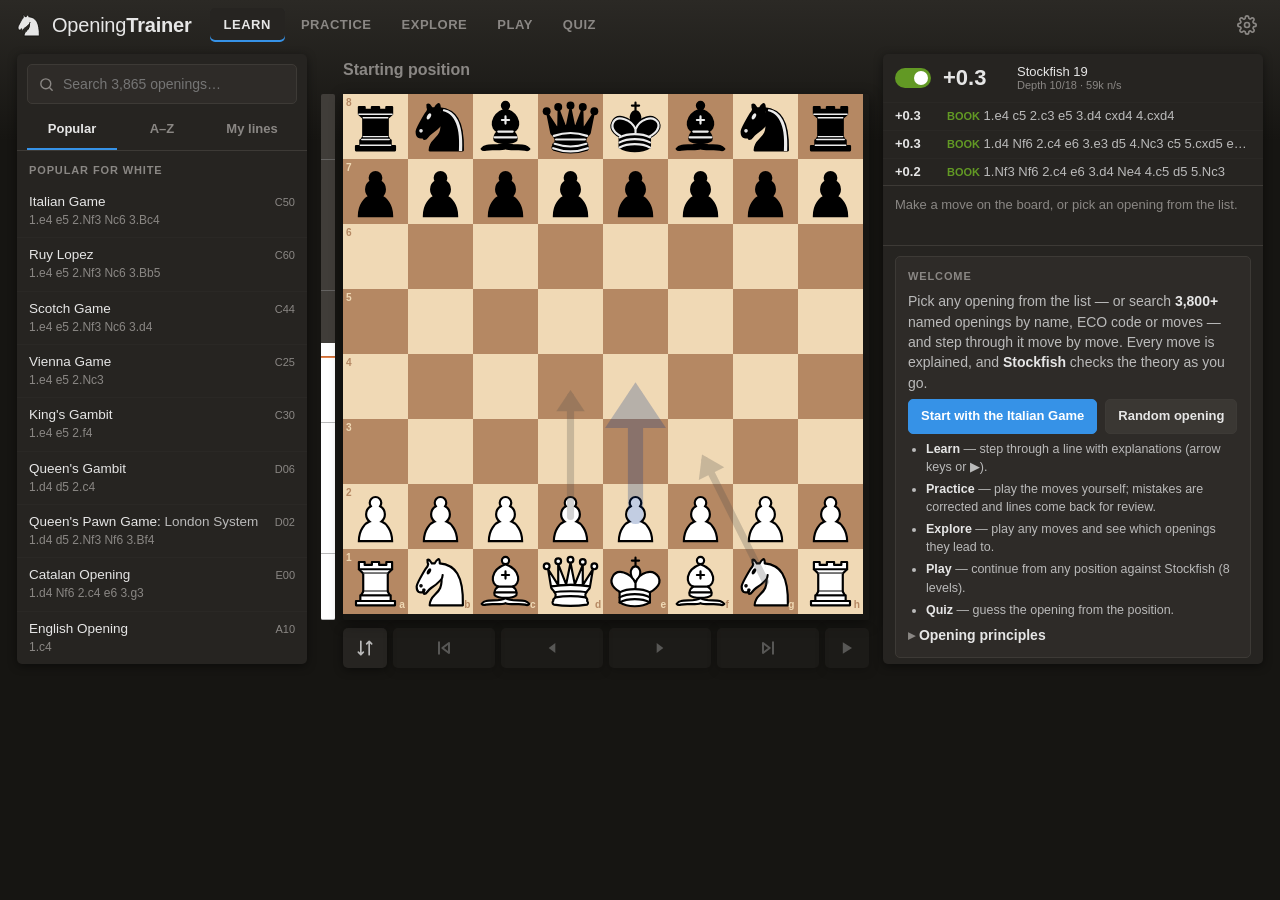
==== commit c17f298c: "Add move labels (Brilliant to Blunder), game review and automatic app updates - Every move is rated " ====
--- a/index.html
+++ b/index.html
@@ -108,6 +108,7 @@
     <div class="setting"><span>Engine depth</span><div class="seg" data-setting="depth"><button data-v="14">14</button><button data-v="18">18</button><button data-v="22">22</button><button data-v="26">26</button></div></div>
     <div class="setting"><span>Engine lines</span><div class="seg" data-setting="multipv"><button data-v="1">1</button><button data-v="2">2</button><button data-v="3">3</button></div></div>
     <div class="setting"><span>Best-move arrow</span><div class="seg" data-setting="engineArrows"><button data-v="on">On</button><button data-v="off">Off</button></div></div>
+    <div class="setting"><span>Move labels (Brilliant, Best, Blunder…)</span><div class="seg" data-setting="labels"><button data-v="on">On</button><button data-v="off">Off</button></div></div>
     <div class="setting"><span>Book-move arrow (Learn)</span><div class="seg" data-setting="bookArrows"><button data-v="on">On</button><button data-v="off">Off</button></div></div>
     <div class="setting install-info" id="installInfo"><span>Install as an app</span><div class="small muted" id="installText"></div></div>
     <div class="setting danger"><span>Progress</span><button class="btn" id="resetProgress">Reset all progress</button></div>
@@ -115,6 +116,7 @@
   </div>
 </div>
 <div class="toast" id="toast" role="status" aria-live="polite"></div>
+<button class="update-bar hidden" id="updateBar">A new version is ready — tap to update</button>
 
 <script type="module" src="js/app.js"></script>
 </body>
--- a/css/style.css
+++ b/css/style.css
@@ -407,6 +407,31 @@
 details > summary::before { content: "▸ "; color: var(--font-dim); }
 details[open] > summary::before { content: "▾ "; }
 
+/* ---------- move labels ---------- */
+.nag { width: 15px; height: 15px; flex: none; display: inline-block; vertical-align: -2px; }
+.nag.big { width: 30px; height: 30px; }
+.moves .mv { display: flex; align-items: center; gap: 5px; }
+.moves .mv .san { min-width: 0; }
+.moves .mv.c-brilliant .san { color: #1baaa6; }
+.moves .mv.c-great .san { color: #6f9cc2; }
+.moves .mv.c-inaccuracy .san { color: #e9b931; }
+.moves .mv.c-mistake .san { color: #e6912c; }
+.moves .mv.c-miss .san { color: #ee6b55; }
+.moves .mv.c-blunder .san { color: #e04a45; }
+.cls-badge { display: flex; gap: 10px; align-items: flex-start; margin-top: 10px; padding: 9px 10px; border-radius: var(--radius); background: color-mix(in srgb, var(--c) 16%, transparent); border: 1px solid color-mix(in srgb, var(--c) 45%, transparent); }
+.cls-badge > div > b { display: block; color: var(--c); font-size: 15px; }
+.cls-badge > div > span { font-size: 13px; }
+.acc-row { display: grid; grid-template-columns: 1fr auto 1fr; align-items: center; text-align: center; gap: 8px; margin-bottom: 8px; }
+.acc-row > div:not(.acc-mid) { background: var(--box-3); border-radius: var(--radius); padding: 6px; }
+.acc-row small { display: block; color: var(--font-dim); font-size: 11px; text-transform: uppercase; letter-spacing: 0.05em; }
+.acc-row strong { font-size: 22px; font-variant-numeric: tabular-nums; }
+.acc-mid { color: var(--font-dim); font-size: 12px; text-transform: uppercase; letter-spacing: 0.06em; }
+.review { width: 100%; border-collapse: collapse; font-size: 13px; }
+.review td { padding: 4px 6px; border-top: 1px solid var(--zebra); }
+.review .cw, .review .cb { width: 44px; text-align: center; font-weight: 700; color: var(--font-strong); font-variant-numeric: tabular-nums; }
+.review .cl { display: flex; align-items: center; gap: 7px; font-weight: 600; }
+.update-bar { position: fixed; left: 50%; transform: translateX(-50%); bottom: calc(16px + env(safe-area-inset-bottom, 0px)); z-index: 210; background: var(--primary); color: #fff; border: 0; border-radius: 22px; padding: 10px 18px; font-weight: 700; box-shadow: var(--shadow); max-width: calc(100vw - 32px); }
+
 /* ---------- modal + toast ---------- */
 .modal { position: fixed; inset: 0; background: rgba(0, 0, 0, 0.6); z-index: 100; display: grid; place-items: center; padding: 16px; }
 .modal-box { background: var(--box); border-radius: 8px; box-shadow: var(--shadow); width: min(480px, 100%); max-height: 90vh; overflow-y: auto; padding: 8px 18px 16px; }
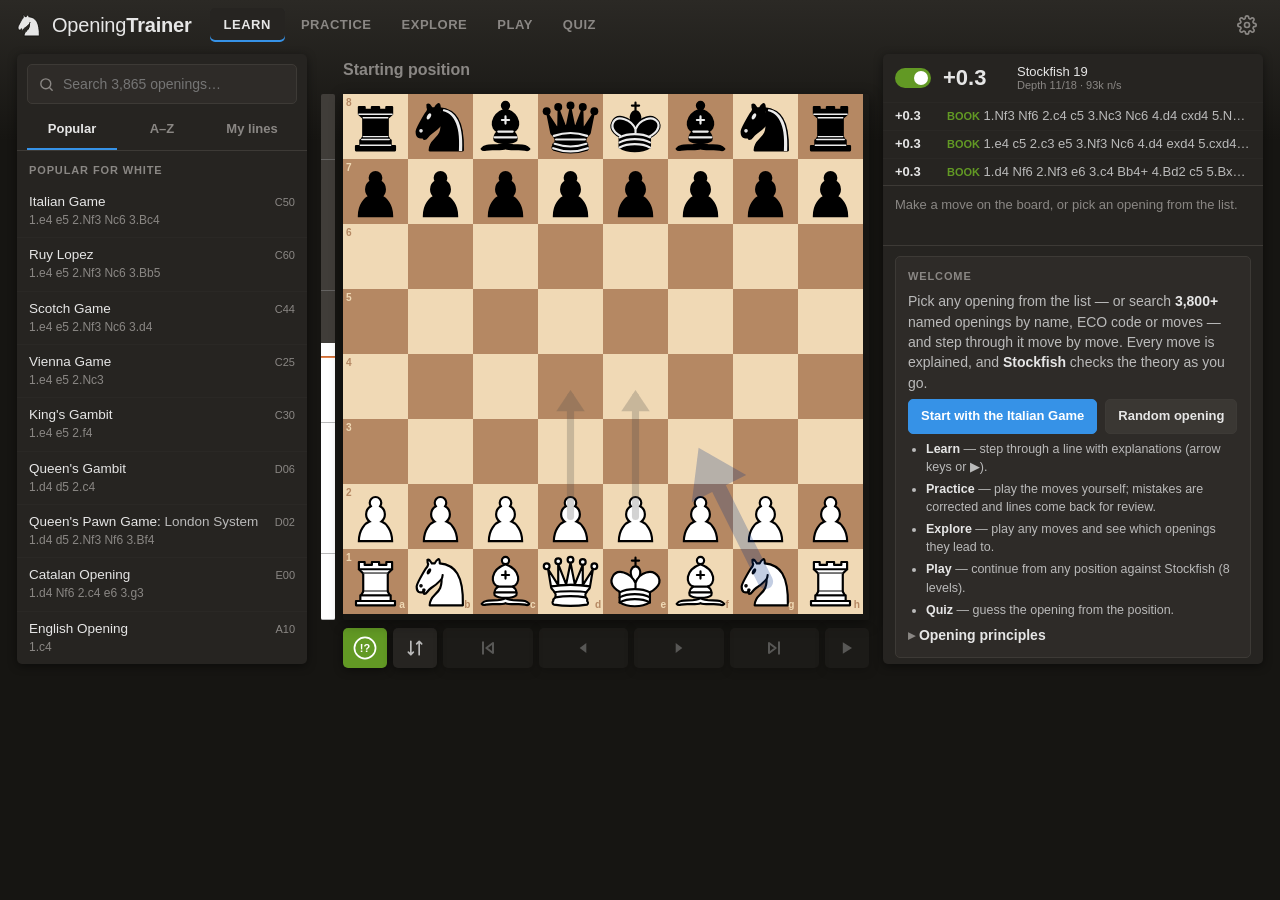
==== commit 2f39f7d3: "Move labels: separate on/off per mode, live labels in games - Labels have their own switch for each " ====
--- a/index.html
+++ b/index.html
@@ -74,6 +74,7 @@
       </div>
     </div>
     <div class="controls" id="controls">
+      <button id="btnLabels" class="labels-btn" title="Move labels (L)" aria-label="Move labels on/off"><svg viewBox="0 0 100 100"><circle cx="50" cy="50" r="44"/><text x="50" y="68" text-anchor="middle">!?</text></svg></button>
       <button id="btnFlip" title="Flip board (F)" aria-label="Flip board"><svg viewBox="0 0 24 24"><path d="M7 4v16M7 20l-3-3M7 20l3-3M17 20V4M17 4l-3 3M17 4l3 3"/></svg></button>
       <div class="nav">
         <button id="btnFirst" title="First move (↑)" aria-label="First move"><svg viewBox="0 0 24 24"><path d="M6 5v14M18 6l-8 6 8 6z"/></svg></button>
@@ -108,7 +109,7 @@
     <div class="setting"><span>Engine depth</span><div class="seg" data-setting="depth"><button data-v="14">14</button><button data-v="18">18</button><button data-v="22">22</button><button data-v="26">26</button></div></div>
     <div class="setting"><span>Engine lines</span><div class="seg" data-setting="multipv"><button data-v="1">1</button><button data-v="2">2</button><button data-v="3">3</button></div></div>
     <div class="setting"><span>Best-move arrow</span><div class="seg" data-setting="engineArrows"><button data-v="on">On</button><button data-v="off">Off</button></div></div>
-    <div class="setting"><span>Move labels (Brilliant, Best, Blunder…)</span><div class="seg" data-setting="labels"><button data-v="on">On</button><button data-v="off">Off</button></div></div>
+    <div class="setting"><span>Move labels (Brilliant … Blunder)<br><small class="muted">Tap a mode to turn its labels on or off</small></span><div class="seg multi" data-label-modes><button data-v="learn">Learn</button><button data-v="practice">Practice</button><button data-v="explore">Explore</button><button data-v="play">Play</button><button data-v="quiz">Quiz</button></div></div>
     <div class="setting"><span>Book-move arrow (Learn)</span><div class="seg" data-setting="bookArrows"><button data-v="on">On</button><button data-v="off">Off</button></div></div>
     <div class="setting install-info" id="installInfo"><span>Install as an app</span><div class="small muted" id="installText"></div></div>
     <div class="setting danger"><span>Progress</span><button class="btn" id="resetProgress">Reset all progress</button></div>
--- a/css/style.css
+++ b/css/style.css
@@ -408,6 +408,11 @@
 details[open] > summary::before { content: "▾ "; }
 
 /* ---------- move labels ---------- */
+.controls .labels-btn svg { width: 24px; height: 24px; }
+.controls .labels-btn circle { fill: none; stroke: currentColor; stroke-width: 7; }
+.controls .labels-btn text { fill: currentColor; stroke: none; font: 900 46px Arial, Helvetica, sans-serif; }
+.controls .labels-btn.on { background: var(--good); color: #fff; }
+.seg.multi { flex-wrap: wrap; }
 .nag { width: 15px; height: 15px; flex: none; display: inline-block; vertical-align: -2px; }
 .nag.big { width: 30px; height: 30px; }
 .moves .mv { display: flex; align-items: center; gap: 5px; }
